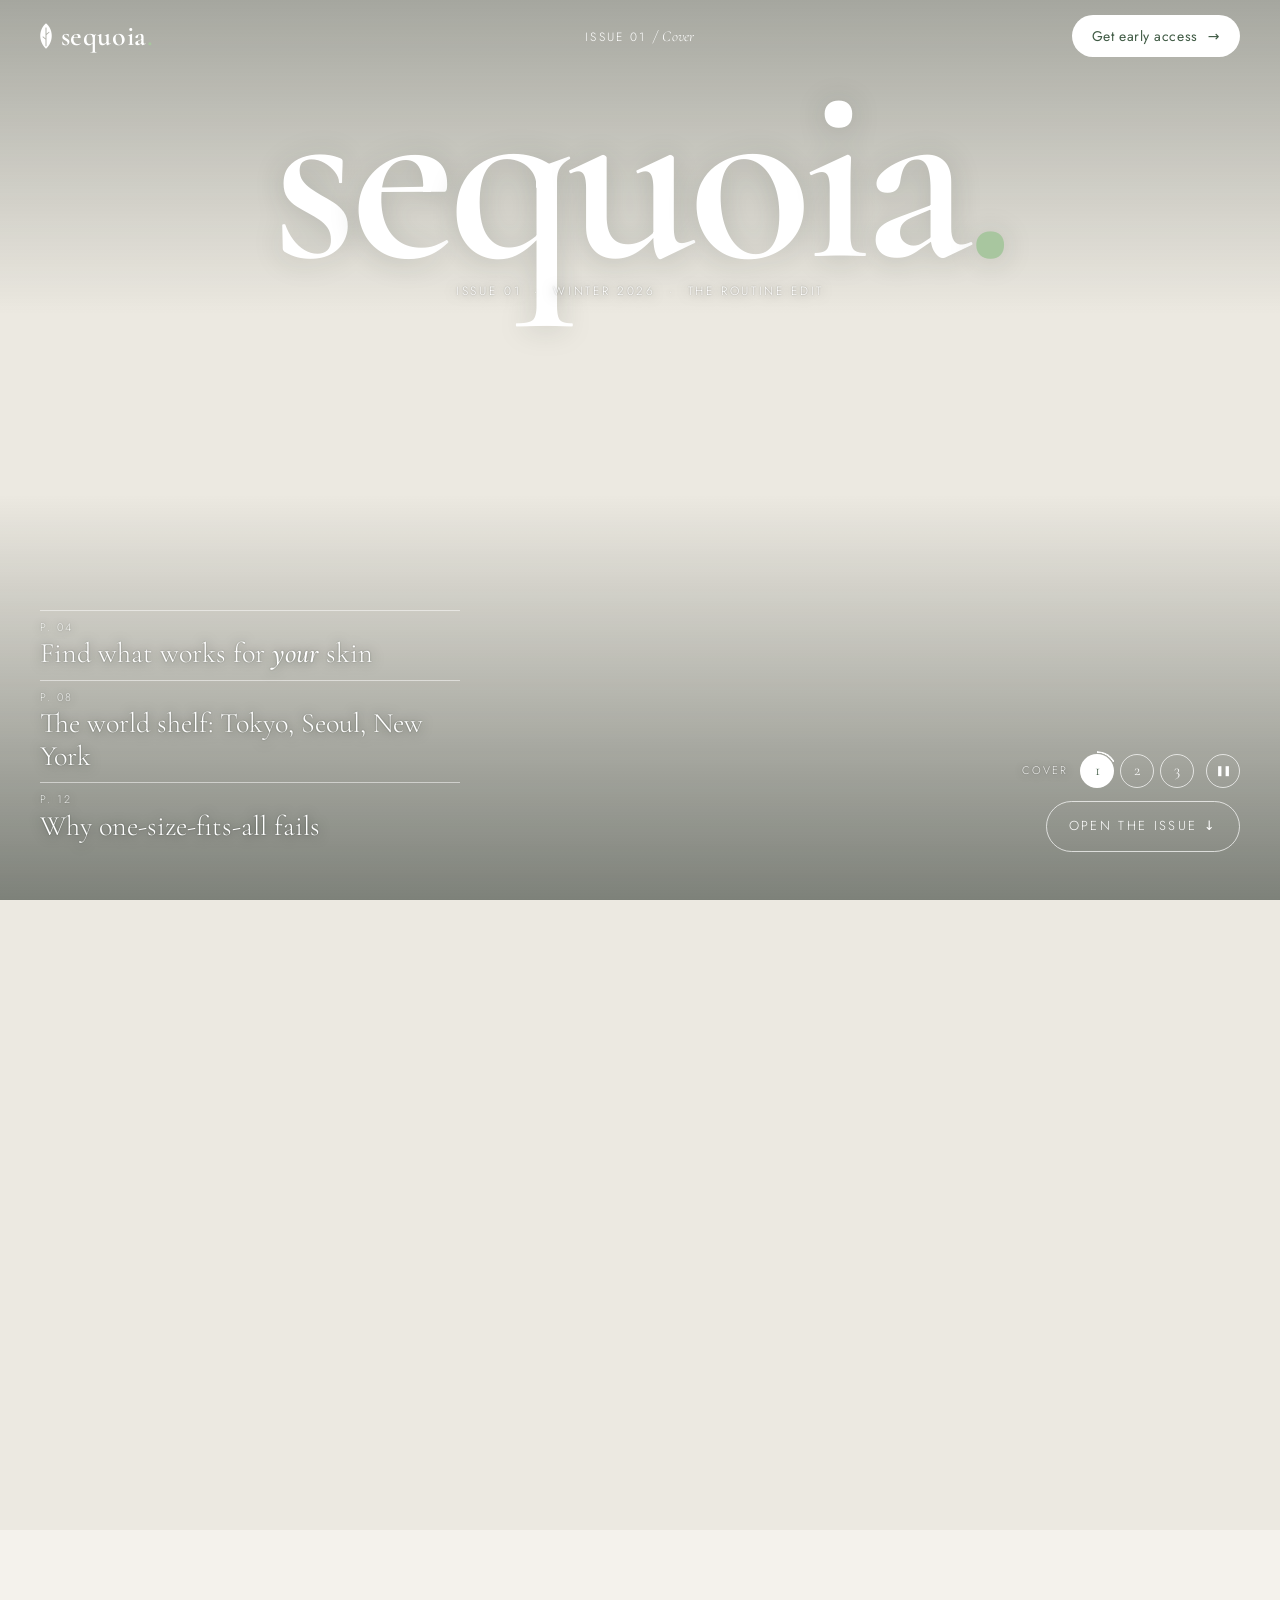
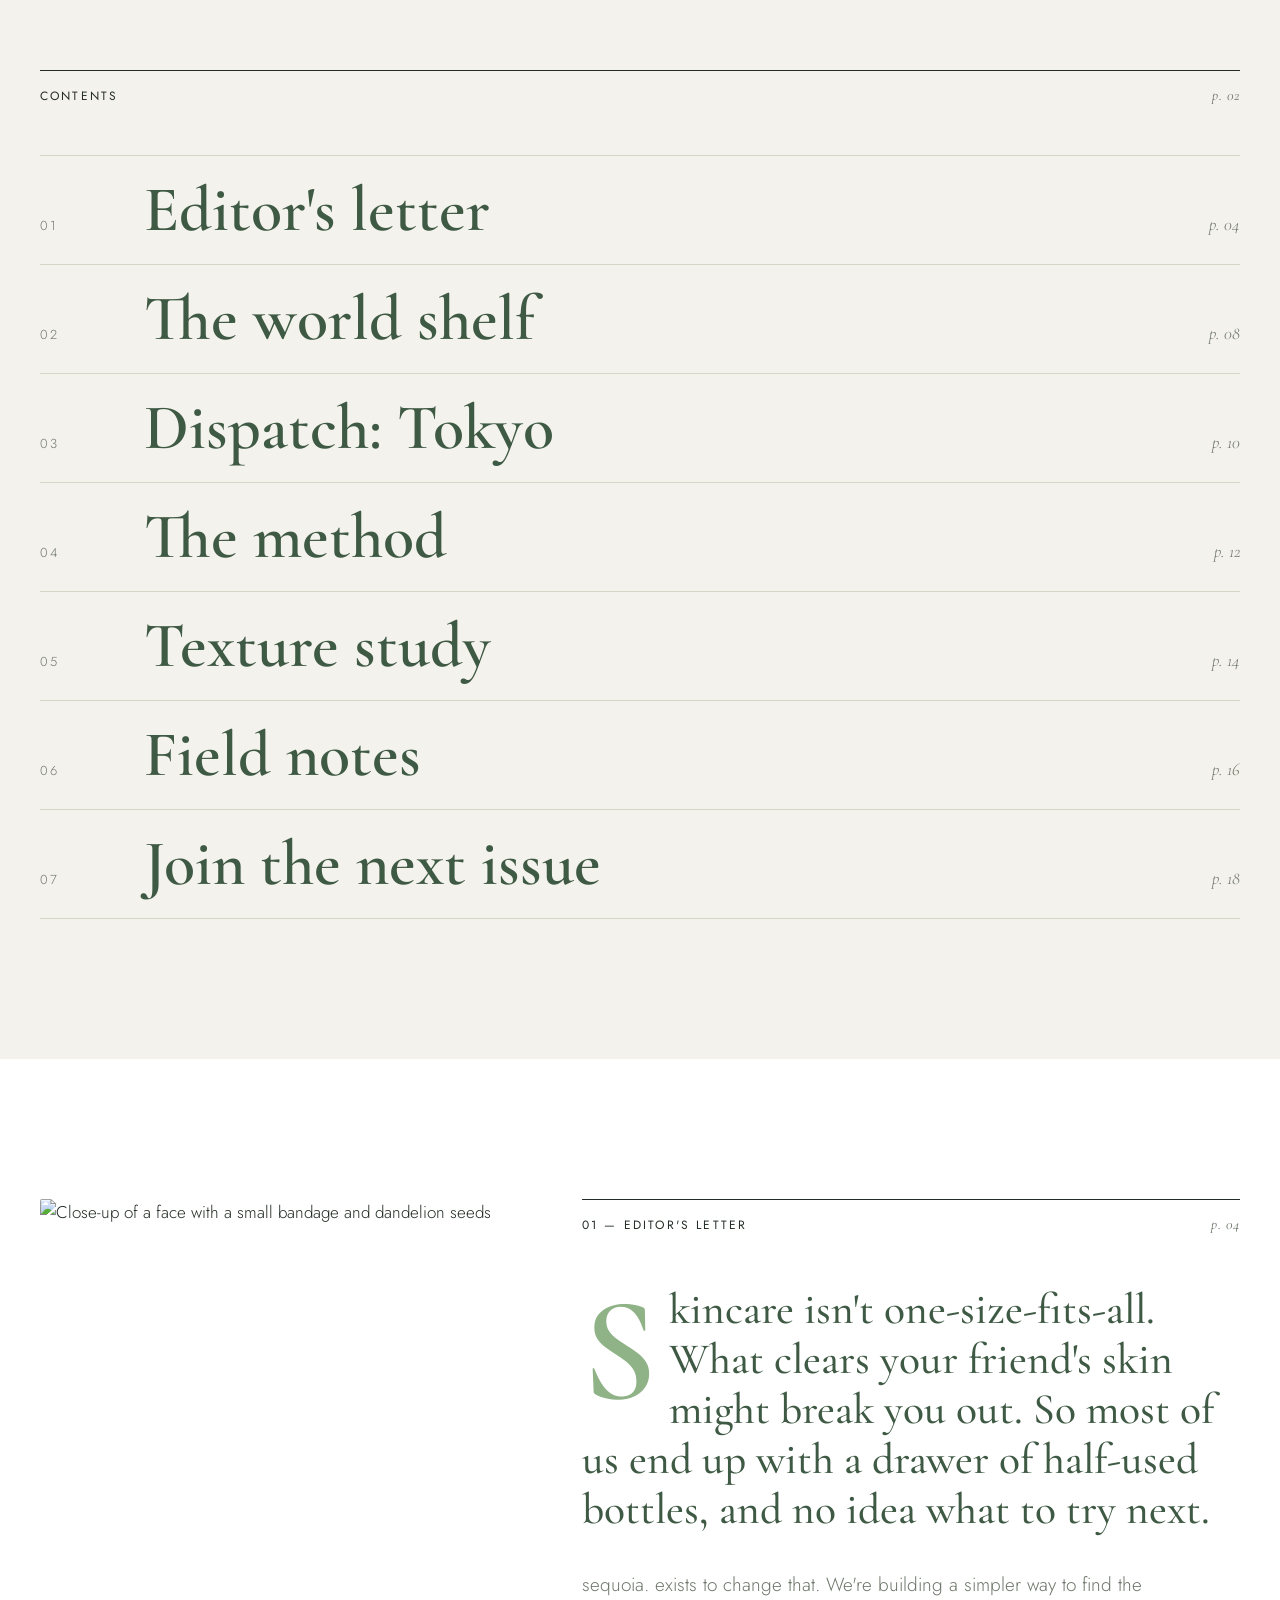
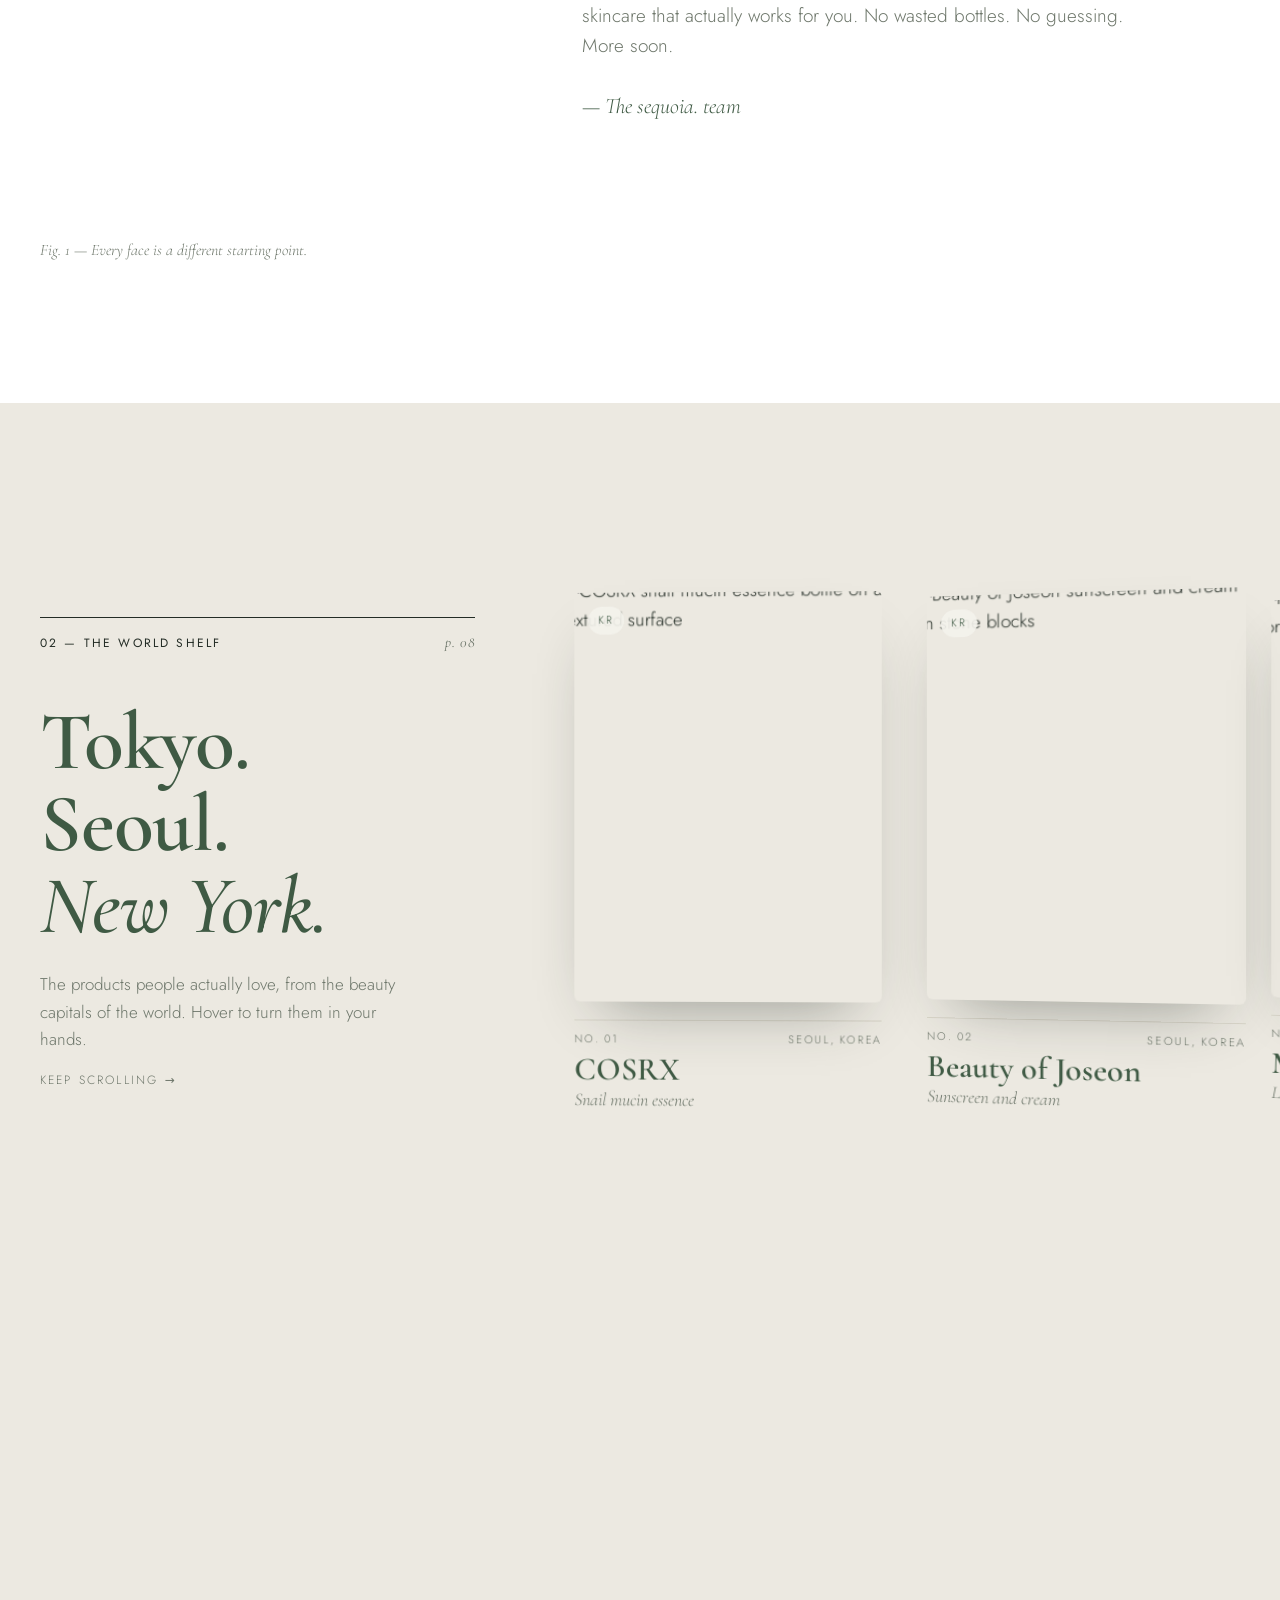
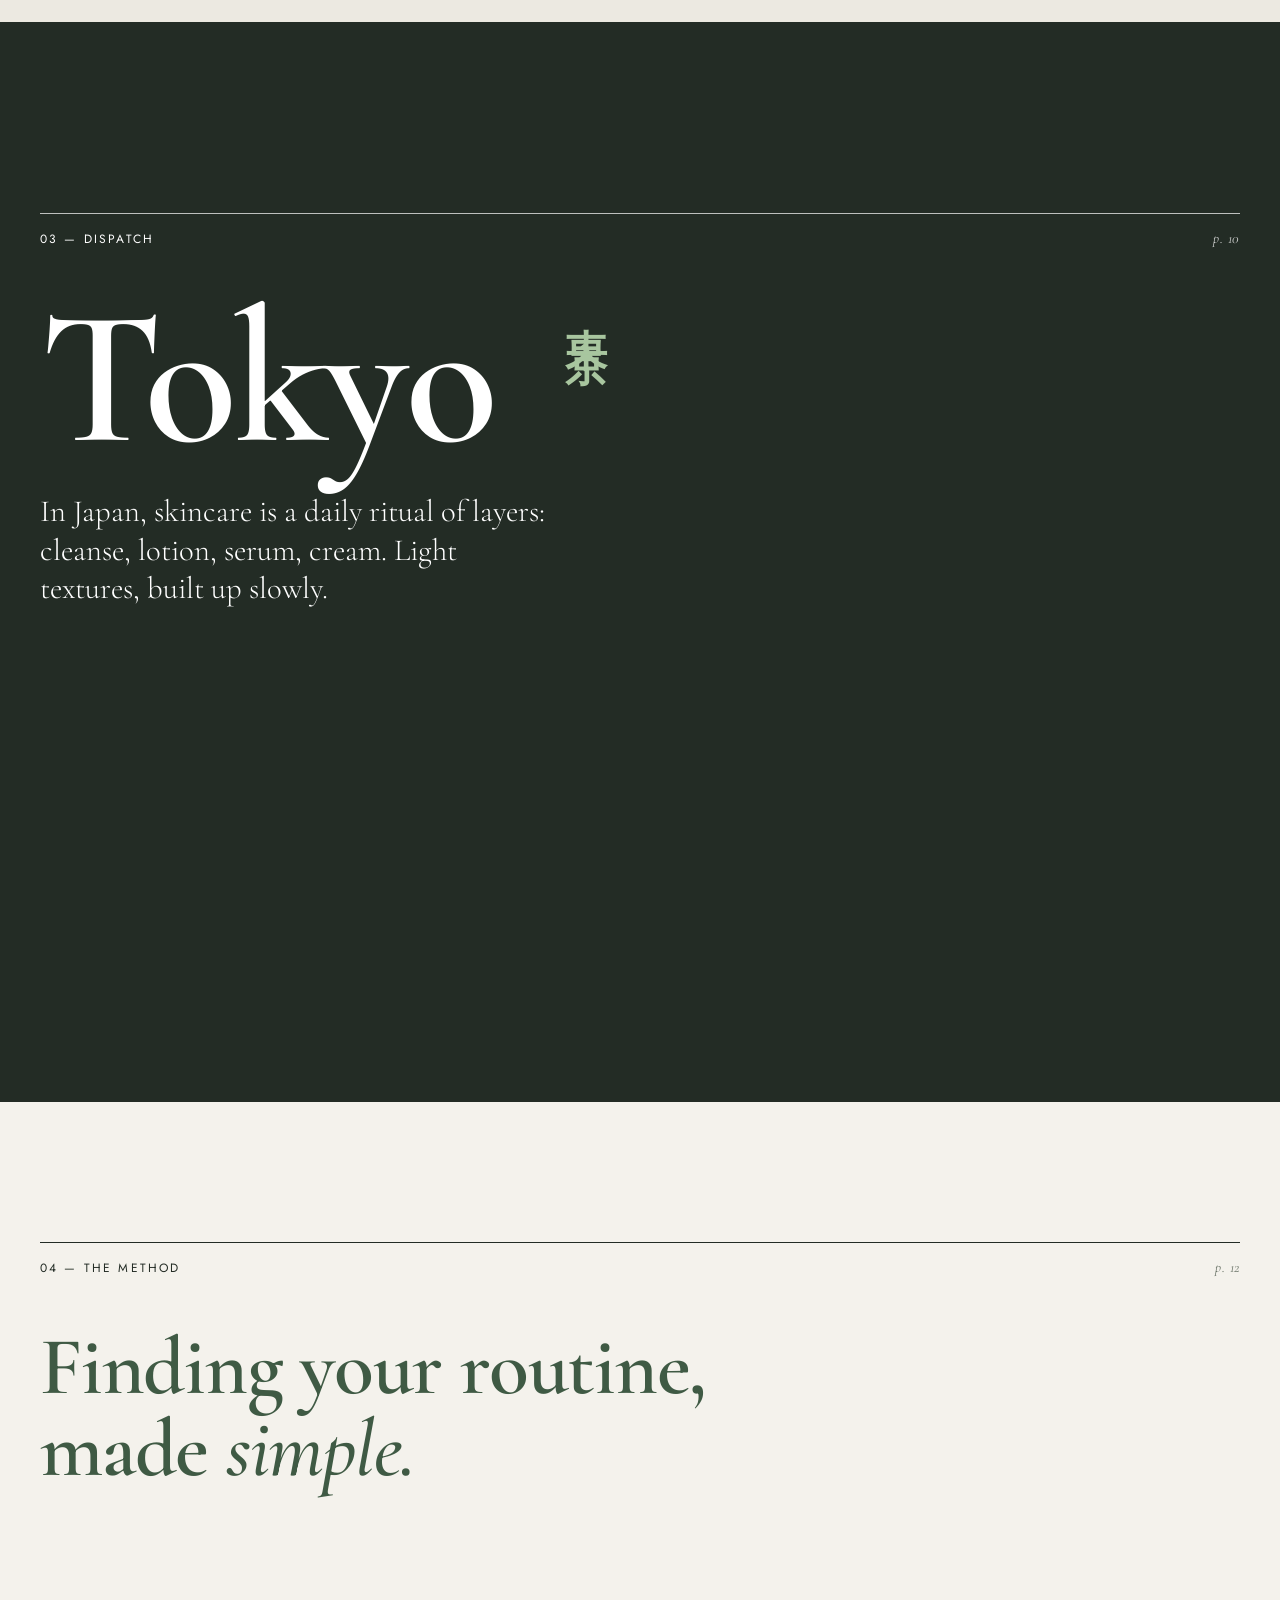
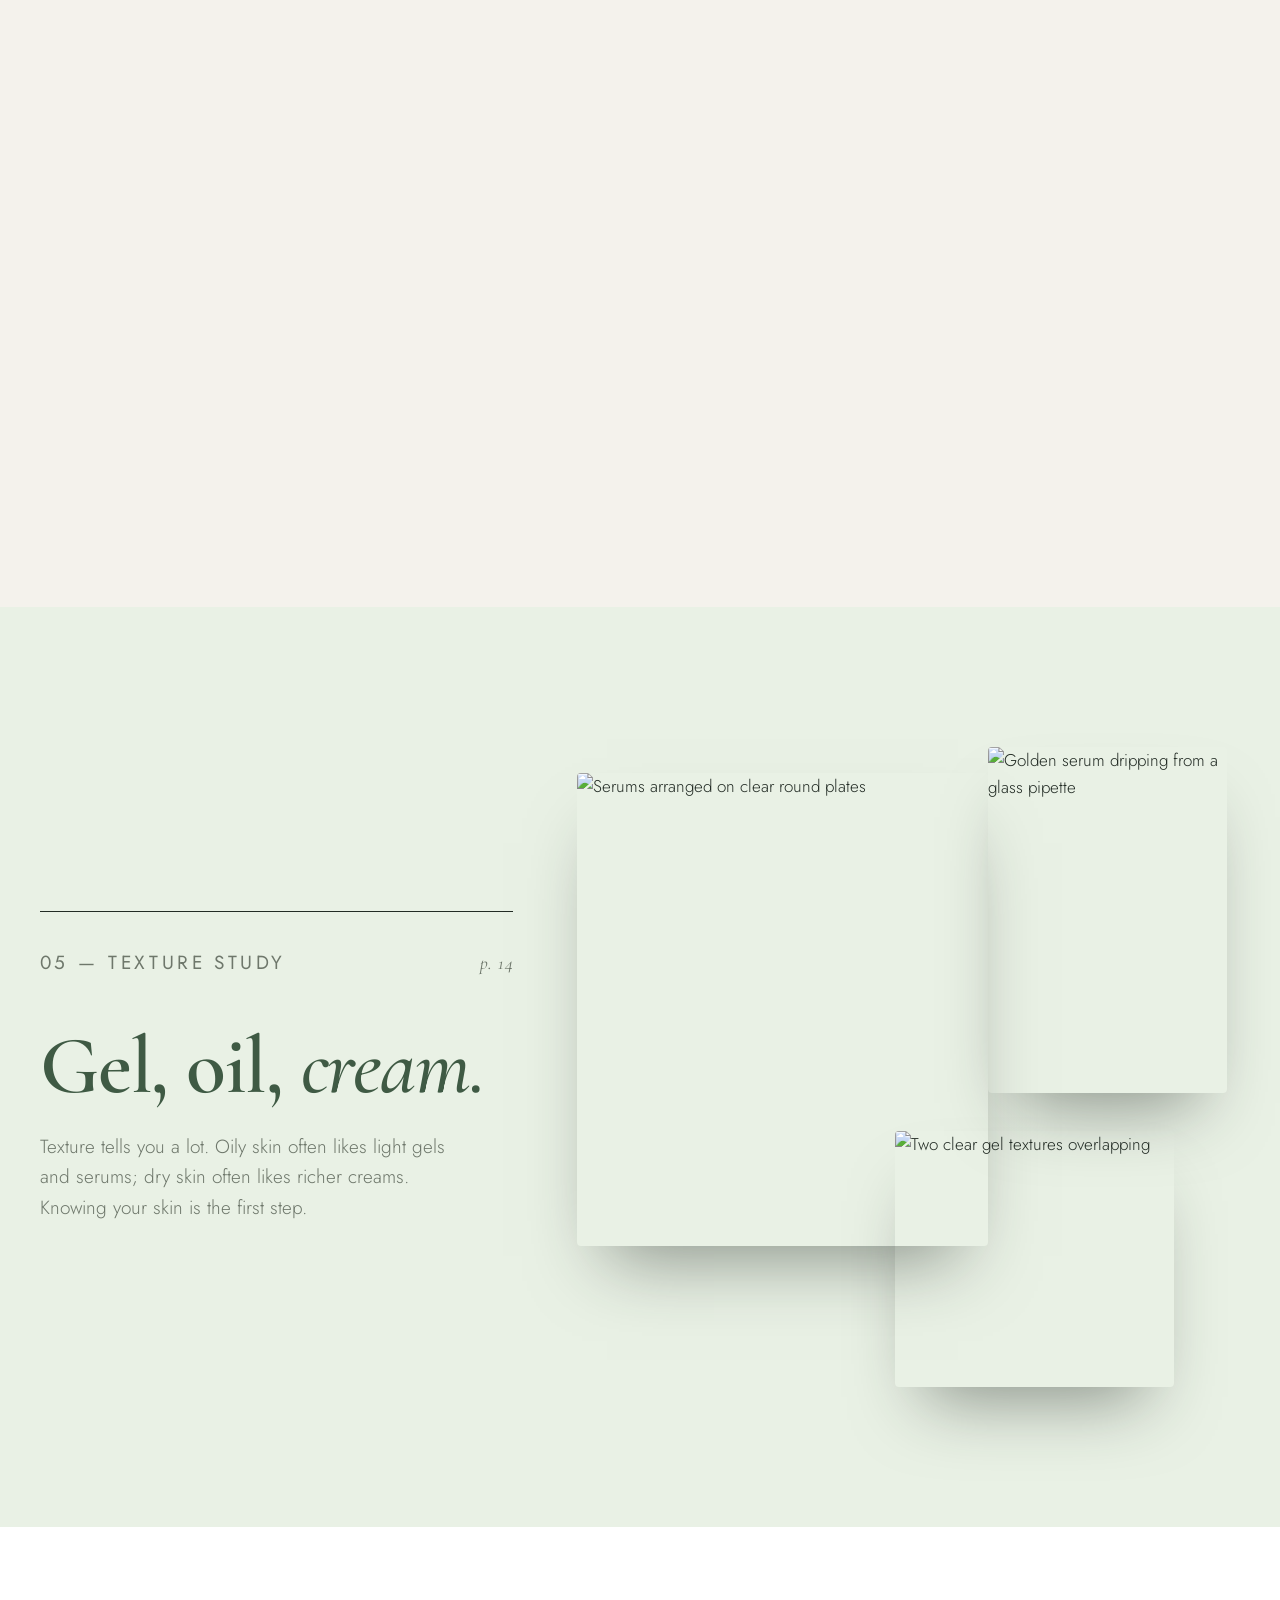
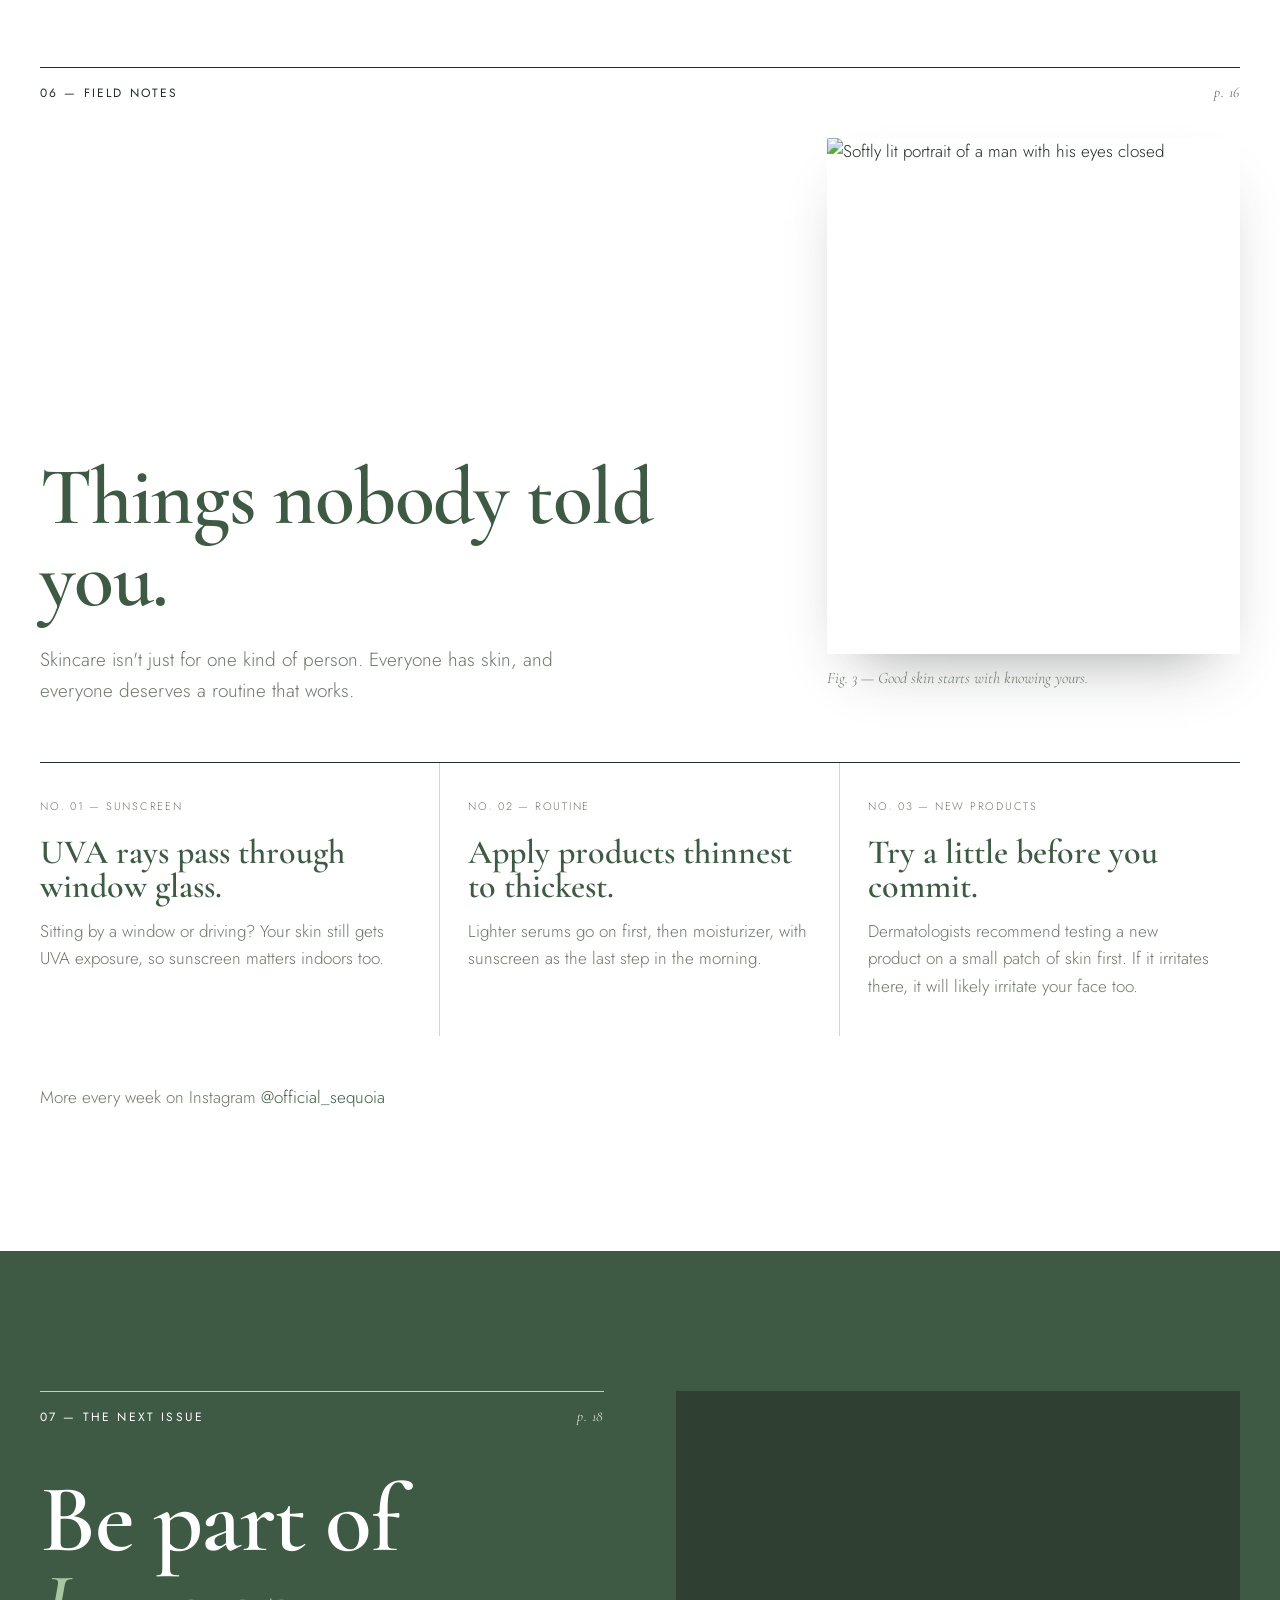
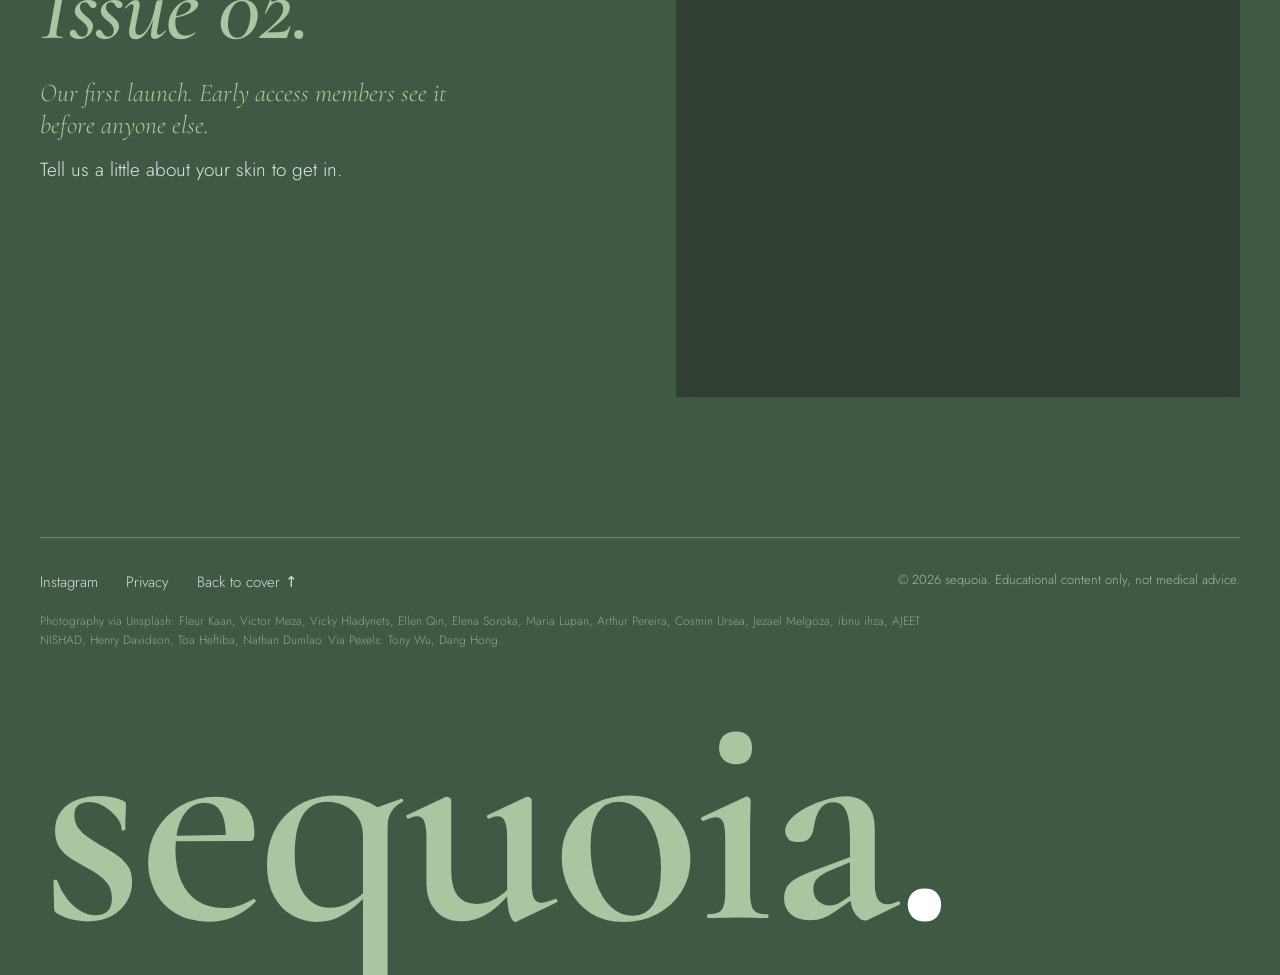
==== index.html @ f44ce367 "Publish sequoia. Issue 01 site Co-Authored-By: Claude Opus 5.5 <noreply@anthropic.com>" ====
<!doctype html>
<html lang="en">
<head>
<meta charset="utf-8">
<meta name="viewport" content="width=device-width, initial-scale=1">
<title>sequoia. | Issue 01: Find what works</title>
<meta name="description" content="A skincare magazine you can walk through. Find the skincare that works for your skin, from Tokyo, Seoul and New York.">
<link rel="preconnect" href="https://fonts.googleapis.com">
<link rel="preconnect" href="https://fonts.gstatic.com" crossorigin>
<link rel="preconnect" href="https://images.unsplash.com">
<link href="https://fonts.googleapis.com/css2?family=Cormorant+Garamond:ital,wght@0,500;0,600;1,500;1,600&family=Jost:wght@300;400;500&display=swap" rel="stylesheet">
<link rel="icon" href="favicon.svg" type="image/svg+xml">
<link rel="stylesheet" href="styles.css?v=21">
</head>
<body class="is-loading">

<!-- Loader -->
<div class="loader" aria-hidden="true">
  <p class="loader-issue">Issue 01 &mdash; Winter 2026</p>
  <div class="loader-word"><span>s</span><span>e</span><span>q</span><span>u</span><span>o</span><span>i</span><span>a</span><span class="dot">.</span></div>
  <div class="loader-count"><span id="loader-num">00</span>%</div>
</div>

<div class="cursor" aria-hidden="true"><span class="cursor-label"></span></div>
<div class="progress" aria-hidden="true"><span></span></div>

<header class="nav">
  <div class="container nav-inner">
    <a href="#top" class="wordmark" aria-label="sequoia. home"><img src="seed-moss.svg" alt="" class="seed">sequoia<span class="dot">.</span></a>
    <p class="nav-issue">Issue 01 <span class="page-indicator">/ <span id="page-num">Cover</span></span></p>
    <a href="#subscribe" class="btn btn-small">Get early access <span class="arrow">&rarr;</span></a>
  </div>
</header>

<main id="top">

  <!-- ============ COVER ============ -->
  <section class="cover" data-page="Cover">
    <div class="cover-stage">
      <div class="cover-card" data-tilt="6">
        <!-- Rotating cover: one is picked per visit; the buttons below switch between them. Edit the list in main.js (COVERS). -->
        <img class="cover-img" src="https://images.unsplash.com/photo-1728949202468-c37fdbd76856?w=1600&q=80&auto=format&fit=crop" alt="Young man relaxing with a face mask on">
        <img class="cover-img cover-img-next" alt="" aria-hidden="true">
        <div class="cover-shade"></div>
        <h1 class="masthead" aria-label="sequoia.">
          <span class="mh-l">s</span><span class="mh-l">e</span><span class="mh-l">q</span><span class="mh-l">u</span><span class="mh-l">o</span><span class="mh-l">i</span><span class="mh-l">a</span><span class="mh-l dot">.</span>
        </h1>
        <p class="cover-issue">Issue 01 &nbsp;&middot;&nbsp; Winter 2026 &nbsp;&middot;&nbsp; The routine edit</p>
        <ul class="cover-lines">
          <li><span>p. 04</span>Find what works for <em>your</em> skin</li>
          <li><span>p. 08</span>The world shelf: Tokyo, Seoul, New York</li>
          <li><span>p. 12</span>Why one-size-fits-all fails</li>
        </ul>
        <div class="cover-switch" role="group" aria-label="Choose a cover">
          <span class="cover-switch-label">Cover</span>
          <button type="button" data-cover="0" aria-label="Cover 1">1</button>
          <button type="button" data-cover="1" aria-label="Cover 2">2</button>
          <button type="button" data-cover="2" aria-label="Cover 3">3</button>
          <button type="button" class="cover-pause" aria-label="Pause cover rotation" aria-pressed="false"><span class="ic-pause" aria-hidden="true">&#10074;&#10074;</span><span class="ic-play" aria-hidden="true">&#9654;</span></button>
        </div>
        <a href="#contents" class="cover-cta">Open the issue <span class="arrow">&darr;</span></a>
      </div>
    </div>
  </section>

  <!-- ============ CONTENTS ============ -->
  <section id="contents" class="contents page" data-page="Contents">
    <div class="container">
      <div class="page-head">
        <p class="kicker">Contents</p>
        <p class="folio">p. 02</p>
      </div>
      <ol class="toc">
        <li><a href="#letter" data-preview="https://images.unsplash.com/photo-1775013394343-fdf658742ed0?w=600&q=75&auto=format&fit=crop"><span class="toc-num">01</span><span class="toc-title">Editor's letter</span><span class="toc-page">p. 04</span></a></li>
        <li><a href="#shelf" data-preview="https://images.unsplash.com/photo-1729952620303-4dc47fb5d93a?w=600&q=75&auto=format&fit=crop"><span class="toc-num">02</span><span class="toc-title">The world shelf</span><span class="toc-page">p. 08</span></a></li>
        <li><a href="#tokyo" data-preview="https://images.unsplash.com/photo-1542051841857-5f90071e7989?w=600&q=75&auto=format&fit=crop"><span class="toc-num">03</span><span class="toc-title">Dispatch: Tokyo</span><span class="toc-page">p. 10</span></a></li>
        <li><a href="#method" data-preview="https://images.unsplash.com/photo-1748543668646-e81cda0890f3?w=600&q=75&auto=format&fit=crop"><span class="toc-num">04</span><span class="toc-title">The method</span><span class="toc-page">p. 12</span></a></li>
        <li><a href="#texture" data-preview="https://images.unsplash.com/photo-1784294331171-6deaf6847268?w=600&q=75&auto=format&fit=crop"><span class="toc-num">05</span><span class="toc-title">Texture study</span><span class="toc-page">p. 14</span></a></li>
        <li><a href="#notes" data-preview="https://images.unsplash.com/photo-1785581778868-79100f7fe56c?w=600&q=75&auto=format&fit=crop"><span class="toc-num">06</span><span class="toc-title">Field notes</span><span class="toc-page">p. 16</span></a></li>
        <li><a href="#subscribe" data-preview="https://images.unsplash.com/photo-1552046122-03184de85e08?w=600&q=75&auto=format&fit=crop"><span class="toc-num">07</span><span class="toc-title">Join the next issue</span><span class="toc-page">p. 18</span></a></li>
      </ol>
    </div>
    <img class="toc-preview" alt="" aria-hidden="true">
  </section>

  <!-- ============ EDITOR'S LETTER ============ -->
  <section id="letter" class="letter page" data-page="p. 04">
    <div class="container letter-grid">
      <div class="letter-photo" data-depth="0.12">
        <img src="https://images.unsplash.com/photo-1775013394343-fdf658742ed0?w=900&q=80&auto=format&fit=crop" alt="Close-up of a face with a small bandage and dandelion seeds" loading="lazy">
        <p class="caption">Fig. 1 &mdash; Every face is a different starting point.</p>
      </div>
      <div class="letter-text">
        <div class="page-head"><p class="kicker">01 &mdash; Editor's letter</p><p class="folio">p. 04</p></div>
        <p class="dropcap statement reveal-words">Skincare isn't <span class="nowrap">one-size-fits-all.</span> What clears your friend's skin might break you out. So most of us end up with a drawer of half-used bottles, and no idea what to try next.</p>
        <p class="letter-body reveal">sequoia. exists to change that. We're building a simpler way to find the skincare that actually works for you. No wasted bottles. No guessing. More soon.</p>
        <p class="signoff reveal">&mdash; The sequoia. team</p>
      </div>
    </div>
  </section>

  <!-- ============ THE WORLD SHELF (pinned, scrolls sideways, 3D cards) ============ -->
  <section id="shelf" class="shelf-section" data-page="p. 08">
    <div class="shelf-pin">
      <div class="shelf-track">
      <div class="shelf-intro">
        <div class="page-head"><p class="kicker">02 &mdash; The world shelf</p><p class="folio">p. 08</p></div>
        <h2>Tokyo.<br>Seoul.<br><em>New York.</em></h2>
        <p class="shelf-lede">The products people actually love, from the beauty capitals of the world. Hover to turn them in your hands.</p>
        <p class="hint">Keep scrolling &rarr;</p>
      </div>
        <article class="product" data-tilt="14">
          <div class="product-card">
            <img src="https://images.unsplash.com/photo-1729952620303-4dc47fb5d93a?w=900&q=80&auto=format&fit=crop" alt="COSRX snail mucin essence bottle on a textured surface" loading="lazy">
            <span class="glare"></span>
            <span class="product-flag">KR</span>
          </div>
          <p class="product-meta"><span>No. 01</span><span>Seoul, Korea</span></p>
          <h3>COSRX</h3><p class="product-note">Snail mucin essence</p>
        </article>
        <article class="product" data-tilt="14">
          <div class="product-card">
            <img src="https://images.unsplash.com/photo-1709551264845-e9dddd775388?w=900&q=80&auto=format&fit=crop" alt="Beauty of Joseon sunscreen and cream on stone blocks" loading="lazy">
            <span class="glare"></span>
            <span class="product-flag">KR</span>
          </div>
          <p class="product-meta"><span>No. 02</span><span>Seoul, Korea</span></p>
          <h3>Beauty of Joseon</h3><p class="product-note">Sunscreen and cream</p>
        </article>
        <article class="product" data-tilt="14">
          <div class="product-card">
            <img src="https://images.pexels.com/photos/31155527/pexels-photo-31155527.jpeg?auto=compress&cs=tinysrgb&w=900" alt="Rows of Muji Light Toning Water bottles for sensitive skin on a store shelf" loading="lazy" style="object-position: 50% 55%">
            <span class="glare"></span>
            <span class="product-flag">JP</span>
          </div>
          <p class="product-meta"><span>No. 03</span><span>Tokyo, Japan</span></p>
          <h3>Muji</h3><p class="product-note">Light Toning Water, for sensitive skin</p>
        </article>
        <article class="product" data-tilt="14">
          <div class="product-card">
            <img src="https://images.unsplash.com/photo-1594332322527-08753d4473c1?w=900&q=80&auto=format&fit=crop" alt="Hand holding a Neutrogena Hydro Boost tube against a blue sky" loading="lazy">
            <span class="glare"></span>
            <span class="product-flag">US</span>
          </div>
          <p class="product-meta"><span>No. 04</span><span>United States</span></p>
          <h3>Neutrogena</h3><p class="product-note">Hydro Boost</p>
        </article>
        <article class="product" data-tilt="14">
          <div class="product-card">
            <img src="https://images.unsplash.com/photo-1690896060855-d346f80e86b3?w=900&q=80&auto=format&fit=crop" alt="Two The Ordinary serum bottles on a beige surface" loading="lazy">
            <span class="glare"></span>
            <span class="product-flag">CA</span>
          </div>
          <p class="product-meta"><span>No. 05</span><span>Toronto, Canada</span></p>
          <h3>The Ordinary</h3><p class="product-note">Serums</p>
        </article>
        <article class="product" data-tilt="14">
          <div class="product-card">
            <img src="https://images.unsplash.com/photo-1641130290711-01c4c4558562?w=900&q=80&auto=format&fit=crop" alt="La Roche-Posay Effaclar Mat tube on a white surface" loading="lazy">
            <span class="glare"></span>
            <span class="product-flag">FR</span>
          </div>
          <p class="product-meta"><span>No. 06</span><span>France</span></p>
          <h3>La Roche-Posay</h3><p class="product-note">Effaclar Mat</p>
        </article>
        <div class="shelf-end">
          <p class="kicker">Also in this issue</p>
          <p class="also">Shiseido &middot; SK-II &middot; Hada Labo &middot; Anessa &middot; Laneige &middot; Cetaphil &middot; Sulwhasoo &middot; Innisfree &middot; Winona &middot; Proya &middot; Pechoin &middot; CeraVe &middot; Glossier</p>
          <p class="disclaimer">Brand names and photos are shown for reference. sequoia. is independent and not affiliated with or endorsed by these brands.</p>
        </div>
      </div>
    </div>
  </section>

  <!-- ============ DISPATCH: TOKYO (parallax layers) ============ -->
  <section id="tokyo" class="tokyo page" data-page="p. 10">
    <div class="tokyo-bg" data-parallax="-0.15">
      <img src="https://images.unsplash.com/photo-1542051841857-5f90071e7989?w=1800&q=75&auto=format&fit=crop" alt="Neon-lit Shibuya intersection in Tokyo at night" loading="lazy">
    </div>
    <div class="container tokyo-inner">
      <div class="page-head light"><p class="kicker">03 &mdash; Dispatch</p><p class="folio">p. 10</p></div>
      <h2 class="tokyo-title"><span class="jp" aria-hidden="true">東京</span>Tokyo</h2>
      <p class="tokyo-lede reveal">In Japan, skincare is a daily ritual of layers: cleanse, lotion, serum, cream. Light textures, built up slowly.</p>
      <figure class="tokyo-inset" data-parallax="0.12" data-tilt="8">
        <img src="https://images.pexels.com/photos/21792346/pexels-photo-21792346.jpeg?auto=compress&cs=tinysrgb&w=1100" alt="Matsumoto Kiyoshi drugstore with Shiseido, Kosé, Kanebo, Sofina and SK-II on its sign" loading="lazy" style="object-position: 46% 50%">
        <figcaption class="caption light">Fig. 2 &mdash; A Matsumoto Kiyoshi drugstore: Shiseido, Kosé, Kanebo, SK-II.</figcaption>
      </figure>
    </div>
  </section>

  <!-- ============ THE METHOD: 3D flip cards ============ -->
  <section id="method" class="method page" data-page="p. 12">
    <div class="container">
      <div class="page-head"><p class="kicker">04 &mdash; The method</p><p class="folio">p. 12</p></div>
      <h2 class="reveal">Finding your routine,<br>made <em>simple.</em></h2>
      <div class="flips">
        <button class="flip reveal" aria-pressed="false">
          <span class="flip-inner">
            <span class="flip-front"><span class="flip-num">01</span><span class="flip-title">Tell us about your skin</span><span class="flip-hint">Tap to turn &#8635;</span></span>
            <span class="flip-back"><span class="flip-num">01</span><span>A few quick questions. No jargon, no judgment.</span></span>
          </span>
        </button>
        <button class="flip reveal" aria-pressed="false">
          <span class="flip-inner">
            <span class="flip-front"><span class="flip-num">02</span><span class="flip-title">We'll do the rest</span><span class="flip-hint">Tap to turn &#8635;</span></span>
            <span class="flip-back"><span class="flip-num">02</span><span>We're building a better way to find what works for you. You'll see it first.</span></span>
          </span>
        </button>
        <button class="flip reveal" aria-pressed="false">
          <span class="flip-inner">
            <span class="flip-front"><span class="flip-num">03</span><span class="flip-title"><em>Coming soon</em></span><span class="flip-hint">Tap to turn &#8635;</span></span>
            <span class="flip-back"><span class="flip-num">03</span><span>Issue 02 opens to early access members first.</span></span>
          </span>
        </button>
      </div>
    </div>
  </section>

  <!-- ============ TEXTURE STUDY: mouse parallax collage ============ -->
  <section id="texture" class="texture page" data-page="p. 14">
    <div class="container texture-grid">
      <div class="texture-text">
        <div class="page-head"><p class="kicker">05 &mdash; Texture study</p><p class="folio">p. 14</p></div>
        <h2 class="reveal">Gel, oil, <em>cream.</em></h2>
        <p class="reveal">Texture tells you a lot. Oily skin often likes light gels and serums; dry skin often likes richer creams. Knowing your skin is the first step.</p>
      </div>
      <div class="collage" aria-label="Collage of serum and cream textures">
        <img class="c c1" data-depth="0.6" src="https://images.unsplash.com/photo-1748543668646-e81cda0890f3?w=800&q=80&auto=format&fit=crop" alt="Serums arranged on clear round plates" loading="lazy">
        <img class="c c2" data-depth="1.2" src="https://images.unsplash.com/photo-1784294331171-6deaf6847268?w=600&q=80&auto=format&fit=crop" alt="Golden serum dripping from a glass pipette" loading="lazy">
        <img class="c c3" data-depth="0.9" src="https://images.unsplash.com/photo-1748543668687-624e058c367c?w=600&q=80&auto=format&fit=crop" alt="Two clear gel textures overlapping" loading="lazy">
      </div>
    </div>
  </section>

  <!-- ============ FIELD NOTES ============ -->
  <section id="notes" class="notes page" data-page="p. 16">
    <div class="container">
      <div class="page-head"><p class="kicker">06 &mdash; Field notes</p><p class="folio">p. 16</p></div>
      <div class="notes-head">
        <div>
          <h2 class="reveal">Things nobody told you.</h2>
          <p class="notes-lede reveal">Skincare isn't just for one kind of person. Everyone has skin, and everyone deserves a routine that works.</p>
        </div>
        <figure class="notes-photo reveal" data-parallax="0.06">
          <img src="https://images.unsplash.com/photo-1603297430333-d6fbe0eafd6d?w=800&q=80&auto=format&fit=crop" alt="Softly lit portrait of a man with his eyes closed" loading="lazy">
          <figcaption class="caption">Fig. 3 &mdash; Good skin starts with knowing yours.</figcaption>
        </figure>
      </div>
      <div class="columns">
        <article class="note reveal">
          <span class="note-num">No. 01 &mdash; Sunscreen</span>
          <h3>UVA rays pass through window glass.</h3>
          <p>Sitting by a window or driving? Your skin still gets UVA exposure, so sunscreen matters indoors too.</p>
        </article>
        <article class="note reveal">
          <span class="note-num">No. 02 &mdash; Routine</span>
          <h3>Apply products thinnest to thickest.</h3>
          <p>Lighter serums go on first, then moisturizer, with sunscreen as the last step in the morning.</p>
        </article>
        <article class="note reveal">
          <span class="note-num">No. 03 &mdash; New products</span>
          <h3>Try a little before you commit.</h3>
          <p>Dermatologists recommend testing a new product on a small patch of skin first. If it irritates there, it will likely irritate your face too.</p>
        </article>
      </div>
      <p class="follow">More every week on Instagram <a href="https://www.instagram.com/official_sequoia/" target="_blank" rel="noopener" class="hover-line">@official_sequoia</a></p>
    </div>
  </section>

  <!-- ============ SUBSCRIBE (waitlist) ============ -->
  <section id="subscribe" class="subscribe page" data-page="p. 18">
    <div class="subscribe-photo" data-parallax="-0.1">
      <img src="https://images.unsplash.com/photo-1552046122-03184de85e08?w=1400&q=80&auto=format&fit=crop" alt="A hand reaching toward a jar of cream and a serum bottle" loading="lazy">
    </div>
    <div class="container subscribe-grid">
      <div>
        <div class="page-head light"><p class="kicker">07 &mdash; The next issue</p><p class="folio">p. 18</p></div>
        <h2 class="subscribe-title">Be part of<br><em>Issue 02.</em></h2>
        <p class="subscribe-explainer">Our first launch. Early access members see it before anyone else.</p>
        <p class="subscribe-lead">Tell us a little about your skin to get in.</p>
      </div>
      <div class="form-wrap">
        <form id="waitlist-form" class="form" novalidate>
          <!-- Spam trap: hidden from people, bots tend to fill it in. -->
          <input type="text" name="website" class="hp" tabindex="-1" autocomplete="off" aria-hidden="true">
          <label class="field">
            <span class="field-label">Email*</span>
            <input type="email" name="email" placeholder="you@example.com" required>
          </label>
          <fieldset class="field">
            <legend class="field-label">Skin type*</legend>
            <div class="chips">
              <label><input type="radio" name="skin_type" value="Oily" required><span>Oily</span></label>
              <label><input type="radio" name="skin_type" value="Dry"><span>Dry</span></label>
              <label><input type="radio" name="skin_type" value="Combination"><span>Combination</span></label>
              <label><input type="radio" name="skin_type" value="Normal"><span>Normal</span></label>
              <label><input type="radio" name="skin_type" value="Not sure"><span>Not sure</span></label>
            </div>
          </fieldset>
          <fieldset class="field">
            <legend class="field-label">Main concern*</legend>
            <div class="chips">
              <label><input type="radio" name="concern" value="Breakouts" required><span>Breakouts</span></label>
              <label><input type="radio" name="concern" value="Dryness"><span>Dryness</span></label>
              <label><input type="radio" name="concern" value="Oiliness"><span>Oiliness</span></label>
              <label><input type="radio" name="concern" value="Dark spots"><span>Dark spots</span></label>
              <label><input type="radio" name="concern" value="Sensitivity"><span>Sensitivity</span></label>
              <label><input type="radio" name="concern" value="Just starting out"><span>Just starting out</span></label>
            </div>
          </fieldset>
          <fieldset class="field">
            <legend class="field-label">Age range*</legend>
            <div class="chips">
              <label><input type="radio" name="age" value="13 to 17" required><span>13 to 17</span></label>
              <label><input type="radio" name="age" value="18 to 24"><span>18 to 24</span></label>
              <label><input type="radio" name="age" value="25 to 34"><span>25 to 34</span></label>
              <label><input type="radio" name="age" value="35+"><span>35+</span></label>
            </div>
          </fieldset>
          <button type="submit" class="btn btn-light btn-full">Get early access <span class="arrow">&rarr;</span></button>
          <p class="form-note">You must be 13 or older to join. We'll only email you about sequoia. See our <a href="privacy.html">Privacy Policy</a>.</p>
          <p class="form-error" role="alert" hidden></p>
        </form>
        <div id="waitlist-thanks" class="thanks" hidden>
          <h3>You're in.</h3>
          <p>You'll hear from us before anyone else. Until then, follow <a href="https://www.instagram.com/official_sequoia/" target="_blank" rel="noopener">@official_sequoia</a> for skincare facts.</p>
        </div>
      </div>
    </div>
  </section>

</main>

<footer class="footer">
  <div class="container">
    <div class="footer-top">
      <nav class="footer-links">
        <a href="https://www.instagram.com/official_sequoia/" target="_blank" rel="noopener" class="hover-line">Instagram</a>
        <a href="privacy.html" class="hover-line">Privacy</a>
        <a href="#top" class="hover-line">Back to cover &uarr;</a>
      </nav>
      <p class="fine">&copy; 2026 sequoia. Educational content only, not medical advice.</p>
    </div>
    <p class="credits">Photography via Unsplash: Fleur Kaan, Victor Meza, Vicky Hladynets, Ellen Qin, Elena Soroka, Maria Lupan, Arthur Pereira, Cosmin Ursea, Jezael Melgoza, ibnu ihza, AJEET NISHAD, Henry Davidson, Toa Heftiba, Nathan Dumlao. Via Pexels: Tony Wu, Dang Hong.</p>
    <p class="footer-word" aria-hidden="true">sequoia<span class="dot">.</span></p>
  </div>
</footer>

<script src="main.js?v=20"></script>
</body>
</html>
---- styles.css ----
/* sequoia. Issue 01: a skincare magazine you walk through */
:root {
  --sage: #A8C69F;
  --sage-deep: #8FB386;
  --tint: #E9F1E5;
  --moss: #3F5A44;
  --ink: #232C25;
  --muted: #6E776B;
  --paper: #F4F2EC;       /* warm magazine paper */
  --paper-2: #ECE9E1;
  --white: #FFFFFF;
  --line: #D8D4C8;
  --serif: "Cormorant Garamond", Georgia, serif;
  --sans: "Jost", system-ui, -apple-system, sans-serif;
  --ease: cubic-bezier(.22, 1, .36, 1);
  --max: 1320px;
}

* { box-sizing: border-box; margin: 0; padding: 0; }
html { scroll-behavior: smooth; }
body { background: var(--paper); color: var(--ink); font-family: var(--sans); font-weight: 300; font-size: 17px; line-height: 1.6; -webkit-font-smoothing: antialiased; overflow-x: clip; }
body.is-loading { overflow: hidden; }
img { display: block; max-width: 100%; }
a { color: inherit; }
button { font: inherit; color: inherit; }
.container { max-width: var(--max); margin: 0 auto; padding: 0 40px; }
.nowrap { white-space: nowrap; }
h1, h2, h3 { font-family: var(--serif); font-weight: 600; color: var(--moss); line-height: 1; }
h2 { font-size: clamp(44px, 6.4vw, 104px); letter-spacing: -.015em; }
em { font-style: italic; font-weight: 500; }
:focus-visible { outline: 2px solid var(--sage-deep); outline-offset: 3px; }

/* Magazine furniture */
.page-head { display: flex; justify-content: space-between; align-items: baseline; border-top: 1px solid var(--ink); padding-top: 12px; margin-bottom: 48px; }
.page-head.light { border-color: rgba(255,255,255,.7); color: var(--white); }
.kicker, .folio { font-size: 12px; letter-spacing: .18em; text-transform: uppercase; font-weight: 400; }
.folio { color: var(--muted); font-family: var(--serif); font-style: italic; letter-spacing: .04em; font-size: 15px; text-transform: none; }
.page-head.light .folio { color: rgba(255,255,255,.75); }
.caption { font-family: var(--serif); font-style: italic; font-size: 16px; color: var(--muted); margin-top: 12px; }
.caption.light { color: rgba(255,255,255,.8); }
.hover-line { text-decoration: none; background: linear-gradient(currentColor, currentColor) 0 100% / 0 1px no-repeat; transition: background-size .35s var(--ease); }
.hover-line:hover { background-size: 100% 1px; }

/* Buttons */
.btn { display: inline-flex; align-items: center; gap: 10px; background: var(--moss); color: var(--white); text-decoration: none; font-family: var(--sans); font-size: 15px; font-weight: 400; letter-spacing: .04em; padding: 16px 28px; border-radius: 40px; border: none; cursor: pointer; transition: background .3s; }
.btn:hover { background: var(--ink); }
.btn .arrow { transition: transform .3s var(--ease); }
.btn:hover .arrow { transform: translateX(4px); }
.btn-light { background: var(--white); color: var(--moss); }
.btn-light:hover { background: var(--tint); }
.btn-small { padding: 10px 20px; font-size: 14px; }
.btn-full { width: 100%; justify-content: center; }

/* ---------- Loader ---------- */
.loader { position: fixed; inset: 0; z-index: 100; background: var(--moss); color: var(--white); display: flex; flex-direction: column; justify-content: space-between; padding: 32px 40px; transition: clip-path 1.1s var(--ease); clip-path: inset(0 0 0 0); }
.loader.done { clip-path: inset(0 0 100% 0); }
.loader-issue { font-size: 12px; letter-spacing: .18em; text-transform: uppercase; opacity: .8; }
.loader-word { font-family: var(--serif); font-weight: 600; font-size: clamp(72px, 18vw, 260px); line-height: .9; display: flex; overflow: hidden; }
.loader-word span { display: inline-block; transform: translateY(105%); transition: transform .9s var(--ease); }
.loader-word span:nth-child(2) { transition-delay: .04s; } .loader-word span:nth-child(3) { transition-delay: .08s; }
.loader-word span:nth-child(4) { transition-delay: .12s; } .loader-word span:nth-child(5) { transition-delay: .16s; }
.loader-word span:nth-child(6) { transition-delay: .2s; }  .loader-word span:nth-child(7) { transition-delay: .24s; }
.loader-word span:nth-child(8) { transition-delay: .28s; }
.loader.show .loader-word span { transform: none; }
.loader-word .dot { color: var(--sage); }
.loader-count { align-self: flex-end; font-size: 14px; letter-spacing: .16em; }

/* ---------- Cursor + progress ---------- */
.cursor { position: fixed; top: 0; left: 0; z-index: 95; pointer-events: none; width: 10px; height: 10px; border-radius: 50%; background: var(--moss); transform: translate(-50%, -50%); transition: width .3s var(--ease), height .3s var(--ease), background .3s; opacity: 0; display: flex; align-items: center; justify-content: center; }
.cursor.on { opacity: 1; }
.cursor.big { width: 64px; height: 64px; background: rgba(168,198,159,.85); }
.cursor.label { width: 88px; height: 88px; background: var(--moss); }
.cursor-label { color: var(--white); font-size: 11px; letter-spacing: .14em; text-transform: uppercase; opacity: 0; transition: opacity .2s; }
.cursor.label .cursor-label { opacity: 1; }
@media (hover: none) { .cursor { display: none; } }
.progress { position: fixed; top: 0; left: 0; right: 0; height: 2px; z-index: 60; }
.progress span { display: block; height: 100%; width: 100%; background: var(--sage-deep); transform-origin: 0 50%; transform: scaleX(0); }

/* ---------- Nav ---------- */
.nav { position: fixed; top: 0; left: 0; right: 0; z-index: 50; transition: background .4s, color .4s, transform .5s var(--ease); color: var(--white); }
.nav.solid { background: rgba(244,242,236,.9); backdrop-filter: blur(10px); color: var(--ink); border-bottom: 1px solid var(--line); }
.nav.hide { transform: translateY(-100%); }
.nav-inner { display: grid; grid-template-columns: 1fr auto 1fr; align-items: center; height: 72px; }
.nav-inner .btn { justify-self: end; }
.wordmark { display: inline-flex; align-items: center; font-family: var(--serif); font-weight: 600; font-size: 28px; text-decoration: none; letter-spacing: .02em; line-height: 1; color: inherit; }
.wordmark .seed { height: .9em; width: auto; margin-right: .3em; }
.nav:not(.solid) .wordmark .seed { filter: brightness(0) invert(1); }
.wordmark .dot { color: var(--sage); }
.nav-issue { font-size: 12px; letter-spacing: .18em; text-transform: uppercase; }
.page-indicator { font-family: var(--serif); font-style: italic; text-transform: none; letter-spacing: .02em; font-size: 15px; }
.nav:not(.solid) .btn-small { background: var(--white); color: var(--moss); }

/* ---------- Cover ---------- */
.cover { height: 170vh; position: relative; background: var(--paper-2); }
.cover-stage { position: sticky; top: 0; height: 100vh; height: 100svh; perspective: 1600px; overflow: hidden; display: flex; align-items: center; justify-content: center; }
.cover-card {
  --p: 0; --rx: 0deg; --ry: 0deg;
  position: relative; width: 100%; height: 100%; overflow: hidden; color: var(--white);
  transform: scale(calc(1 - var(--p) * .3)) rotateX(calc(var(--p) * 18deg + var(--rx))) rotateY(var(--ry)) translateY(calc(var(--p) * -6vh));
  border-radius: calc(var(--p) * 24px); transform-style: preserve-3d; will-change: transform;
  box-shadow: 0 calc(var(--p) * 60px) calc(var(--p) * 120px) -40px rgba(35,44,37,.6);
}
.cover-img { position: absolute; inset: 0; width: 100%; height: 100%; object-fit: cover; object-position: 50% 30%; transform: scale(1.08); }
.cover-img { transition: opacity .9s var(--ease); }
.cover-issue, .cover-lines, .cover-switch-label { text-shadow: 0 1px 12px rgba(35,44,37,.55), 0 0 2px rgba(35,44,37,.35); }
.masthead { text-shadow: 0 2px 30px rgba(35,44,37,.18); }
.cover-img-next { opacity: 0; }
.cover-img-next.show { opacity: 1; }
.cover-switch { position: absolute; right: 40px; bottom: 112px; display: flex; align-items: center; gap: 6px; transform: translateZ(40px); z-index: 2; }
.cover-switch-label { font-size: 11px; letter-spacing: .18em; text-transform: uppercase; margin-right: 6px; opacity: .85; }
.cover-switch button { width: 34px; height: 34px; border-radius: 50%; border: 1px solid rgba(255,255,255,.7); background: transparent; color: var(--white); font-family: var(--serif); font-size: 16px; cursor: pointer; transition: background .3s, color .3s; }
.cover-switch button:hover, .cover-switch button[data-cover][aria-pressed="true"] { background: var(--white); color: var(--moss); }
/* Timer ring on the active cover button while auto-flipping */
.cover-switch button[data-cover] { position: relative; }
.cover-switch.playing button[data-cover][aria-pressed="true"]::after {
  content: ""; position: absolute; inset: -4px; border-radius: 50%;
  background: conic-gradient(rgba(255,255,255,.95) calc(var(--t, 0) * 1turn), transparent 0);
  -webkit-mask: radial-gradient(farthest-side, transparent calc(100% - 2px), #000 calc(100% - 1.5px));
          mask: radial-gradient(farthest-side, transparent calc(100% - 2px), #000 calc(100% - 1.5px));
}
.cover-pause { font-family: var(--sans) !important; font-size: 10px !important; letter-spacing: -1px; margin-left: 6px; }
.cover-pause .ic-play { display: none; font-size: 11px; letter-spacing: 0; }
.cover-pause[aria-pressed="true"] .ic-pause { display: none; }
.cover-pause[aria-pressed="true"] .ic-play { display: inline; }
.cover-shade { position: absolute; inset: 0; background: linear-gradient(180deg, rgba(35,44,37,.35) 0%, rgba(35,44,37,0) 35%, rgba(35,44,37,0) 55%, rgba(35,44,37,.55) 100%); }
.masthead { position: absolute; top: 8vh; left: 0; right: 0; text-align: center; color: var(--white); font-size: clamp(88px, 20vw, 340px); line-height: .8; letter-spacing: -.03em; white-space: nowrap; transform: translateZ(60px); }
.mh-l { display: inline-block; transform: translateY(40%); opacity: 0; transition: transform 1.2s var(--ease), opacity 1.2s var(--ease); }
body.ready .mh-l { transform: none; opacity: 1; }
.mh-l:nth-child(2) { transition-delay: .05s; } .mh-l:nth-child(3) { transition-delay: .1s; } .mh-l:nth-child(4) { transition-delay: .15s; }
.mh-l:nth-child(5) { transition-delay: .2s; }  .mh-l:nth-child(6) { transition-delay: .25s; } .mh-l:nth-child(7) { transition-delay: .3s; }
.mh-l:nth-child(8) { transition-delay: .35s; }
.masthead .dot { color: var(--sage); }
.cover-issue { position: absolute; top: calc(8vh + clamp(88px, 20vw, 340px) * .82); left: 0; right: 0; text-align: center; font-size: 12px; letter-spacing: .22em; text-transform: uppercase; }
.cover-lines { position: absolute; left: 40px; bottom: 48px; list-style: none; max-width: 420px; transform: translateZ(40px); }
.cover-lines li { font-family: var(--serif); font-size: clamp(22px, 2.2vw, 30px); line-height: 1.15; padding: 10px 0; border-top: 1px solid rgba(255,255,255,.5); }
.cover-lines span { display: block; font-family: var(--sans); font-size: 11px; letter-spacing: .18em; text-transform: uppercase; opacity: .8; margin-bottom: 4px; }
.cover-cta { position: absolute; right: 40px; bottom: 48px; color: var(--white); text-decoration: none; font-size: 13px; letter-spacing: .18em; text-transform: uppercase; border: 1px solid rgba(255,255,255,.7); border-radius: 40px; padding: 14px 22px; transform: translateZ(40px); transition: background .3s, color .3s; }
.cover-cta:hover { background: var(--white); color: var(--moss); }

/* ---------- Pages turning in ---------- */
main { perspective: 1800px; overflow-x: clip; }
.page { --e: 1; padding: 140px 0; transform-origin: 50% 0; transform: rotateX(calc((1 - var(--e)) * 12deg)) translateY(calc((1 - var(--e)) * 80px)); opacity: calc(.25 + var(--e) * .75); will-change: transform; }

/* Reveal */
.reveal { opacity: 0; transform: translateY(36px); transition: opacity 1s var(--ease), transform 1s var(--ease); }
.reveal.in { opacity: 1; transform: none; }

/* ---------- Contents ---------- */
.contents { background: var(--paper); position: relative; }
.toc { list-style: none; border-top: 1px solid var(--line); }
.toc li { border-bottom: 1px solid var(--line); }
.toc a { display: grid; grid-template-columns: 80px 1fr auto; align-items: baseline; gap: 24px; padding: 22px 0; text-decoration: none; color: var(--moss); }
.toc-num { font-size: 13px; letter-spacing: .14em; color: var(--muted); }
.toc-title { font-family: var(--serif); font-weight: 600; font-size: clamp(34px, 5vw, 76px); line-height: 1; transition: transform .6s var(--ease), color .3s, font-style .3s; }
.toc-page { font-family: var(--serif); font-style: italic; color: var(--muted); font-size: 18px; }
.toc a:hover .toc-title { transform: translateX(24px); color: var(--sage-deep); font-style: italic; }
.toc-preview { position: fixed; top: 0; left: 0; width: 260px; aspect-ratio: 4 / 5; object-fit: cover; pointer-events: none; z-index: 40; border-radius: 4px; opacity: 0; transform: translate(-50%, -50%) scale(.85) rotate(-4deg); transition: opacity .3s, transform .5s var(--ease); box-shadow: 0 30px 60px -20px rgba(35,44,37,.5); }
.toc-preview.on { opacity: 1; transform: translate(-50%, -50%) scale(1) rotate(-4deg); }

/* ---------- Editor's letter ---------- */
.letter { background: var(--white); }
.letter-grid { display: grid; grid-template-columns: 5fr 7fr; gap: 72px; align-items: start; }
.letter-photo img { width: 100%; aspect-ratio: 3 / 4; object-fit: cover; border-radius: 2px; }
.statement { font-family: var(--serif); font-weight: 500; font-size: clamp(30px, 3.4vw, 50px); line-height: 1.15; color: var(--moss); margin-bottom: 36px; }
.statement .w { opacity: .15; transition: opacity .4s; }
.statement .w.lit { opacity: 1; }
.dropcap::first-letter { float: left; font-size: 3.4em; line-height: .78; padding: .06em .08em 0 0; color: var(--sage-deep); font-weight: 600; }
.letter-body { font-size: 19px; color: var(--muted); max-width: 560px; column-count: 1; }
.signoff { font-family: var(--serif); font-style: italic; font-size: 22px; margin-top: 28px; color: var(--moss); }

/* ---------- World shelf (pinned horizontal, 3D) ---------- */
.shelf-section { position: relative; background: var(--paper-2); height: 400vh; }
.shelf-pin { position: sticky; top: 0; height: 100vh; height: 100svh; overflow: hidden; display: flex; align-items: center; perspective: 1400px; }
.shelf-intro { flex: 0 0 auto; width: min(34vw, 460px); position: relative; z-index: 2; margin-right: 4vw; }
.shelf-intro h2 { font-size: clamp(52px, 6.4vw, 104px); }
.shelf-lede { color: var(--muted); margin: 24px 0 18px; max-width: 360px; }
.hint { font-size: 12px; letter-spacing: .18em; text-transform: uppercase; color: var(--muted); animation: nudge 2s ease-in-out infinite; }
@keyframes nudge { 50% { transform: translateX(8px); } }
.shelf-track { display: flex; gap: 48px; padding: 0 12vw 0 40px; align-items: center; will-change: transform; transform-style: preserve-3d; }
.product { --ry: 0deg; --tx: 0deg; --ty: 0deg; flex: 0 0 auto; width: clamp(240px, 24vw, 360px); transform: rotateY(var(--ry)); transition: transform .2s linear; transform-style: preserve-3d; }
.product-card { position: relative; aspect-ratio: 3 / 4; border-radius: 6px; overflow: hidden; transform: rotateX(var(--ty)) rotateY(var(--tx)); transition: transform .5s var(--ease), box-shadow .5s var(--ease); box-shadow: 0 30px 60px -30px rgba(35,44,37,.45); transform-style: preserve-3d; }
.product:hover .product-card { box-shadow: 0 50px 80px -30px rgba(35,44,37,.6); }
.product-card img { width: 100%; height: 100%; object-fit: cover; transform: scale(1.08) translateZ(0); transition: transform .8s var(--ease); }
.product:hover .product-card img { transform: scale(1.14); }
.glare { position: absolute; inset: 0; background: radial-gradient(circle at var(--gx, 50%) var(--gy, 0%), rgba(255,255,255,.45), rgba(255,255,255,0) 55%); opacity: 0; transition: opacity .4s; pointer-events: none; mix-blend-mode: soft-light; }
.product:hover .glare { opacity: 1; }
.product-flag { position: absolute; top: 14px; left: 14px; background: rgba(244,242,236,.92); color: var(--moss); font-size: 11px; letter-spacing: .16em; padding: 5px 10px; border-radius: 20px; }
.product-meta { display: flex; justify-content: space-between; font-size: 11px; letter-spacing: .16em; text-transform: uppercase; color: var(--muted); border-top: 1px solid var(--line); margin-top: 18px; padding-top: 10px; }
.product h3 { font-size: 32px; margin-top: 6px; }
.product-note { font-family: var(--serif); font-style: italic; font-size: 18px; color: var(--muted); }
.shelf-end { flex: 0 0 auto; width: 340px; }
.also { font-family: var(--serif); font-size: 26px; line-height: 1.35; color: var(--moss); margin: 14px 0 20px; }
.disclaimer { font-size: 12px; color: var(--muted); }

/* ---------- Tokyo dispatch ---------- */
.tokyo { position: relative; overflow: hidden; background: var(--ink); color: var(--white); min-height: 120vh; display: flex; align-items: center; }
.tokyo-bg { position: absolute; inset: -15% 0; }
.tokyo-bg img { width: 100%; height: 100%; object-fit: cover; opacity: .55; }
.tokyo-bg::after { content: ""; position: absolute; inset: 0; background: linear-gradient(90deg, rgba(35,44,37,.85), rgba(35,44,37,.2)); }
.tokyo-inner { position: relative; width: 100%; display: grid; grid-template-columns: 1fr 1fr; grid-template-rows: auto auto 1fr; column-gap: 64px; }
.tokyo-inner .page-head { grid-column: 1 / -1; }
.tokyo-title { color: var(--white); font-size: clamp(90px, 15vw, 240px); line-height: .85; position: relative; }
.jp { position: absolute; top: -.1em; right: .1em; writing-mode: vertical-rl; font-size: .22em; letter-spacing: .3em; color: var(--sage); font-family: serif; }
.tokyo-lede { font-family: var(--serif); font-size: clamp(24px, 2.4vw, 34px); line-height: 1.25; max-width: 520px; margin-top: 32px; grid-column: 1; }
.tokyo-inset { grid-column: 2; grid-row: 2 / 4; align-self: end; max-width: 460px; justify-self: end; transform-style: preserve-3d; }
.tokyo-inset img { width: 100%; aspect-ratio: 4 / 5; object-fit: cover; border-radius: 4px; box-shadow: 0 40px 80px -30px rgba(0,0,0,.7); transform: rotateX(var(--ty, 0deg)) rotateY(var(--tx, 0deg)); transition: transform .5s var(--ease); }

/* ---------- Method: 3D flip cards ---------- */
.method { background: var(--paper); }
.method h2 { margin-bottom: 64px; }
.flips { display: grid; grid-template-columns: repeat(3, 1fr); gap: 24px; perspective: 1400px; }
.flip { background: none; border: none; cursor: pointer; aspect-ratio: 3 / 4; text-align: left; padding: 0; }
.flip-inner { position: relative; display: block; width: 100%; height: 100%; transform-style: preserve-3d; transition: transform 1s var(--ease); }
.flip:hover .flip-inner, .flip[aria-pressed="true"] .flip-inner { transform: rotateY(180deg); }
.flip-front, .flip-back { position: absolute; inset: 0; backface-visibility: hidden; -webkit-backface-visibility: hidden; border-radius: 6px; padding: 32px; display: flex; flex-direction: column; justify-content: space-between; }
.flip-front { background: var(--white); border: 1px solid var(--line); color: var(--moss); }
.flip-back { background: var(--moss); color: var(--white); transform: rotateY(180deg); font-family: var(--serif); font-size: clamp(22px, 2vw, 28px); line-height: 1.25; }
.flip-num { font-family: var(--serif); font-style: italic; font-size: 64px; line-height: 1; color: var(--sage-deep); }
.flip-back .flip-num { color: var(--sage); }
.flip-title { font-family: var(--serif); font-weight: 600; font-size: clamp(34px, 3.4vw, 48px); line-height: 1; }
.flip-hint { font-size: 11px; letter-spacing: .16em; text-transform: uppercase; color: var(--muted); }

/* ---------- Texture collage ---------- */
.texture { background: var(--tint); overflow: hidden; }
.texture-grid { display: grid; grid-template-columns: 5fr 7fr; gap: 64px; align-items: center; }
.texture-text p { color: var(--muted); font-size: 19px; margin-top: 24px; max-width: 440px; }
.collage { position: relative; height: 640px; }
.c { position: absolute; object-fit: cover; border-radius: 4px; box-shadow: 0 40px 70px -30px rgba(35,44,37,.5); transition: transform .3s ease-out; }
.c1 { width: 62%; height: 74%; left: 0; top: 4%; }
.c2 { width: 36%; height: 54%; right: 2%; top: 0; }
.c3 { width: 42%; height: 40%; right: 10%; bottom: 0; }

/* ---------- Field notes ---------- */
.notes { background: var(--white); }
.notes h2 { margin-bottom: 24px; }
.notes-head { display: grid; grid-template-columns: 7fr 4fr; gap: 64px; align-items: end; margin-bottom: 56px; }
.notes-lede { color: var(--muted); font-size: 19px; max-width: 520px; }
.notes-photo img { width: 100%; aspect-ratio: 4 / 5; object-fit: cover; object-position: 65% 40%; border-radius: 2px; box-shadow: 0 30px 60px -30px rgba(35,44,37,.45); }
.columns { display: grid; grid-template-columns: repeat(3, 1fr); gap: 0; border-top: 1px solid var(--ink); }
.note { padding: 28px 28px 36px 0; border-right: 1px solid var(--line); transform: rotateX(var(--ty, 0deg)) rotateY(var(--tx, 0deg)); transition: transform .5s var(--ease); }
.note + .note { padding-left: 28px; }
.note:last-child { border-right: none; }
.note-num { font-size: 11px; letter-spacing: .16em; text-transform: uppercase; color: var(--muted); }
.note h3 { font-size: 34px; margin: 18px 0 14px; }
.note p { color: var(--muted); }
.follow { margin-top: 48px; color: var(--muted); }
.follow a { color: var(--moss); }

/* ---------- Subscribe ---------- */
.subscribe { position: relative; overflow: hidden; background: var(--moss); color: var(--white); }
.subscribe-photo { position: absolute; inset: -10% 0 -10% 50%; }
.subscribe-photo img { width: 100%; height: 100%; object-fit: cover; opacity: .28; }
.subscribe-grid { position: relative; display: grid; grid-template-columns: 1fr 1fr; gap: 72px; align-items: start; }
.subscribe-title { color: var(--white); font-size: clamp(56px, 7.5vw, 116px); line-height: .92; margin-bottom: 24px; }
.subscribe-title em { color: var(--sage); }
.subscribe-explainer { font-family: var(--serif); font-style: italic; font-size: clamp(22px, 2vw, 28px); line-height: 1.25; color: var(--sage); max-width: 440px; margin-bottom: 14px; }
.subscribe-lead { color: rgba(255,255,255,.85); font-size: 19px; max-width: 420px; }
.form-wrap { background: rgba(35,44,37,.55); backdrop-filter: blur(6px); border: 1px solid rgba(255,255,255,.18); border-radius: 6px; padding: 36px; }
.form { display: flex; flex-direction: column; gap: 24px; }
.hp { position: absolute; left: -9999px; width: 1px; height: 1px; opacity: 0; }
.field { display: flex; flex-direction: column; gap: 10px; border: none; }
.field-label { font-size: 12px; letter-spacing: .14em; text-transform: uppercase; color: rgba(255,255,255,.8); padding: 0; }
input[type=email] { font-family: var(--sans); font-size: 20px; font-weight: 300; color: var(--white); background: transparent; border: none; border-bottom: 1px solid rgba(255,255,255,.5); padding: 10px 0; }
input[type=email]::placeholder { color: rgba(255,255,255,.45); }
input[type=email]:focus { outline: none; border-bottom-color: var(--white); }
.chips { display: flex; flex-wrap: wrap; gap: 8px; }
.chips label { position: relative; }
.chips input { position: absolute; opacity: 0; inset: 0; cursor: pointer; }
.chips span { display: inline-block; padding: 9px 16px; border: 1px solid rgba(255,255,255,.45); border-radius: 30px; font-size: 14px; transition: background .25s, color .25s, border-color .25s; }
.chips label:hover span { border-color: var(--white); }
.chips input:checked + span { background: var(--white); color: var(--moss); border-color: var(--white); }
.chips input:focus-visible + span { outline: 2px solid var(--sage); outline-offset: 2px; }
.field.invalid .chips span, input[aria-invalid="true"] { border-color: #F2B8B0; }
.form-note { font-size: 13px; color: rgba(255,255,255,.65); text-align: center; }
.form-error { font-size: 14px; color: #F2B8B0; text-align: center; }
.thanks h3 { color: var(--white); font-size: 40px; margin-bottom: 8px; }
.thanks p { color: rgba(255,255,255,.85); }
.thanks a { color: var(--sage); }

/* ---------- Footer ---------- */
.footer { background: var(--moss); color: rgba(255,255,255,.8); padding: 0 0 24px; overflow: hidden; }
.footer-top { display: flex; justify-content: space-between; flex-wrap: wrap; gap: 20px; border-top: 1px solid rgba(255,255,255,.25); padding-top: 32px; }
.footer-links { display: flex; gap: 28px; font-size: 15px; }
.fine { font-size: 13px; opacity: .7; }
.credits { font-size: 12px; opacity: .55; margin-top: 18px; max-width: 900px; }
.footer-word { font-family: var(--serif); font-weight: 600; color: var(--sage); font-size: clamp(90px, 24vw, 380px); line-height: .85; letter-spacing: -.02em; margin-top: 40px; white-space: nowrap; }
.footer-word .dot { color: var(--white); }

/* ---------- Privacy / legal page ---------- */
.legal-page .nav { position: sticky; }
.legal { padding: 72px 0 120px; }
.legal-inner { max-width: 760px; }
.legal h1 { font-size: clamp(44px, 6vw, 76px); margin-bottom: 24px; }
.legal-lede { font-size: 20px; color: var(--muted); margin-bottom: 56px; }
.legal section { border-top: 1px solid var(--line); padding: 32px 0; }
.legal h2 { font-size: clamp(28px, 3vw, 36px); margin-bottom: 14px; }
.legal p { margin-bottom: 12px; }
.legal ul { padding-left: 22px; margin-bottom: 12px; }
.legal li { margin-bottom: 8px; }
.legal strong { font-weight: 500; color: var(--ink); }
.legal a { color: var(--moss); }
.legal-back { margin-top: 40px; }
.form-note a { color: inherit; }

/* ---------- Responsive ---------- */
@media (max-width: 900px) {
  .container { padding: 0 20px; }
  .page { padding: 96px 0; }
  .nav-issue { display: none; }
  .nav-inner { grid-template-columns: 1fr auto; }
  .letter-grid, .texture-grid, .subscribe-grid, .tokyo-inner { grid-template-columns: 1fr; gap: 40px; }
  .tokyo-inset, .tokyo-lede { grid-column: 1; grid-row: auto; justify-self: start; }
  .flips, .columns, .notes-head { grid-template-columns: 1fr; }
  .notes-head { gap: 32px; }
  .notes-photo { max-width: 360px; }
  .flip { aspect-ratio: 16 / 10; }
  .note, .note + .note { padding: 24px 0; border-right: none; border-bottom: 1px solid var(--line); }
  .collage { height: 440px; }
  .toc a { grid-template-columns: 40px 1fr auto; gap: 12px; }
  .toc-preview { display: none; }
  /* Shelf becomes a normal sideways swipe on small screens */
  .shelf-section { height: auto; padding: 96px 0; }
  .shelf-pin { position: static; height: auto; display: block; }
  .shelf-intro { width: 84vw; margin-right: 0; scroll-snap-align: start; }
  .shelf-track { transform: none !important; overflow-x: auto; padding: 0 20px 20px; gap: 20px; scroll-snap-type: x mandatory; align-items: flex-start; }
  .product { width: 76vw; scroll-snap-align: start; transform: none !important; }
  .shelf-end { width: 76vw; }
  .cover-lines { left: 20px; right: 20px; bottom: 96px; }
  .cover-cta { right: 20px; bottom: 28px; }
  .cover-switch { left: 20px; right: auto; bottom: 36px; }
  .cover-switch-label { display: none; }
  .cover-switch button { width: 30px; height: 30px; font-size: 14px; }
  .cover-cta { padding: 11px 16px; font-size: 11px; }
  .subscribe-photo { inset: 0; }
  .form-wrap { padding: 24px 18px; }
}
@media (max-width: 560px) {
  .wordmark { font-size: 24px; }
  .nav-inner .btn-small { padding: 9px 14px; font-size: 13px; }
  .masthead { top: 11vh; }
  .cover-issue { top: calc(11vh + 92px); font-size: 10px; letter-spacing: .14em; padding: 0 16px; }
  .nav-inner .btn-small .arrow { display: none; }
  .cover-lines li:nth-child(3) { display: none; }
  .loader { padding: 20px; }
}
@media (prefers-reduced-motion: reduce) {
  html { scroll-behavior: auto; }
  *, *::before, *::after { animation: none !important; transition: none !important; }
  .reveal, .mh-l { opacity: 1; transform: none; }
  .statement .w { opacity: 1; }
  .page { transform: none; opacity: 1; }
}
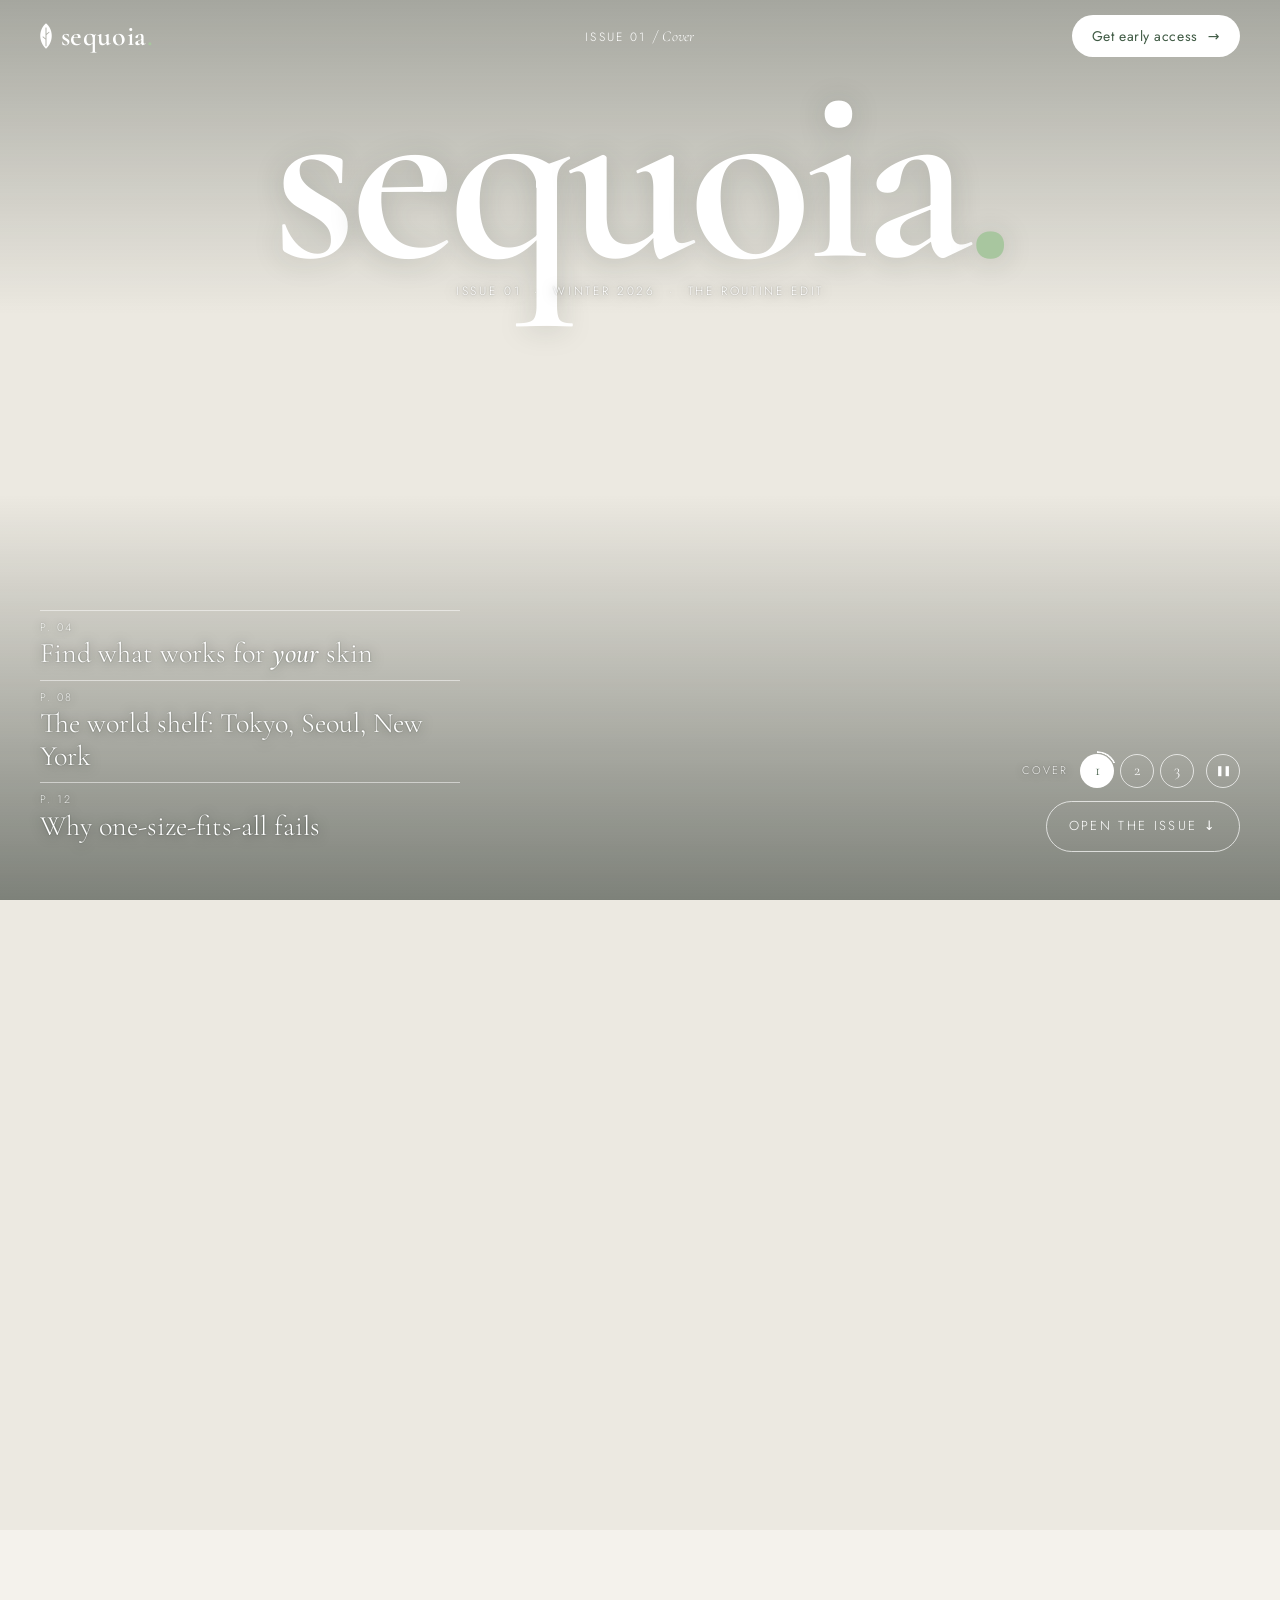
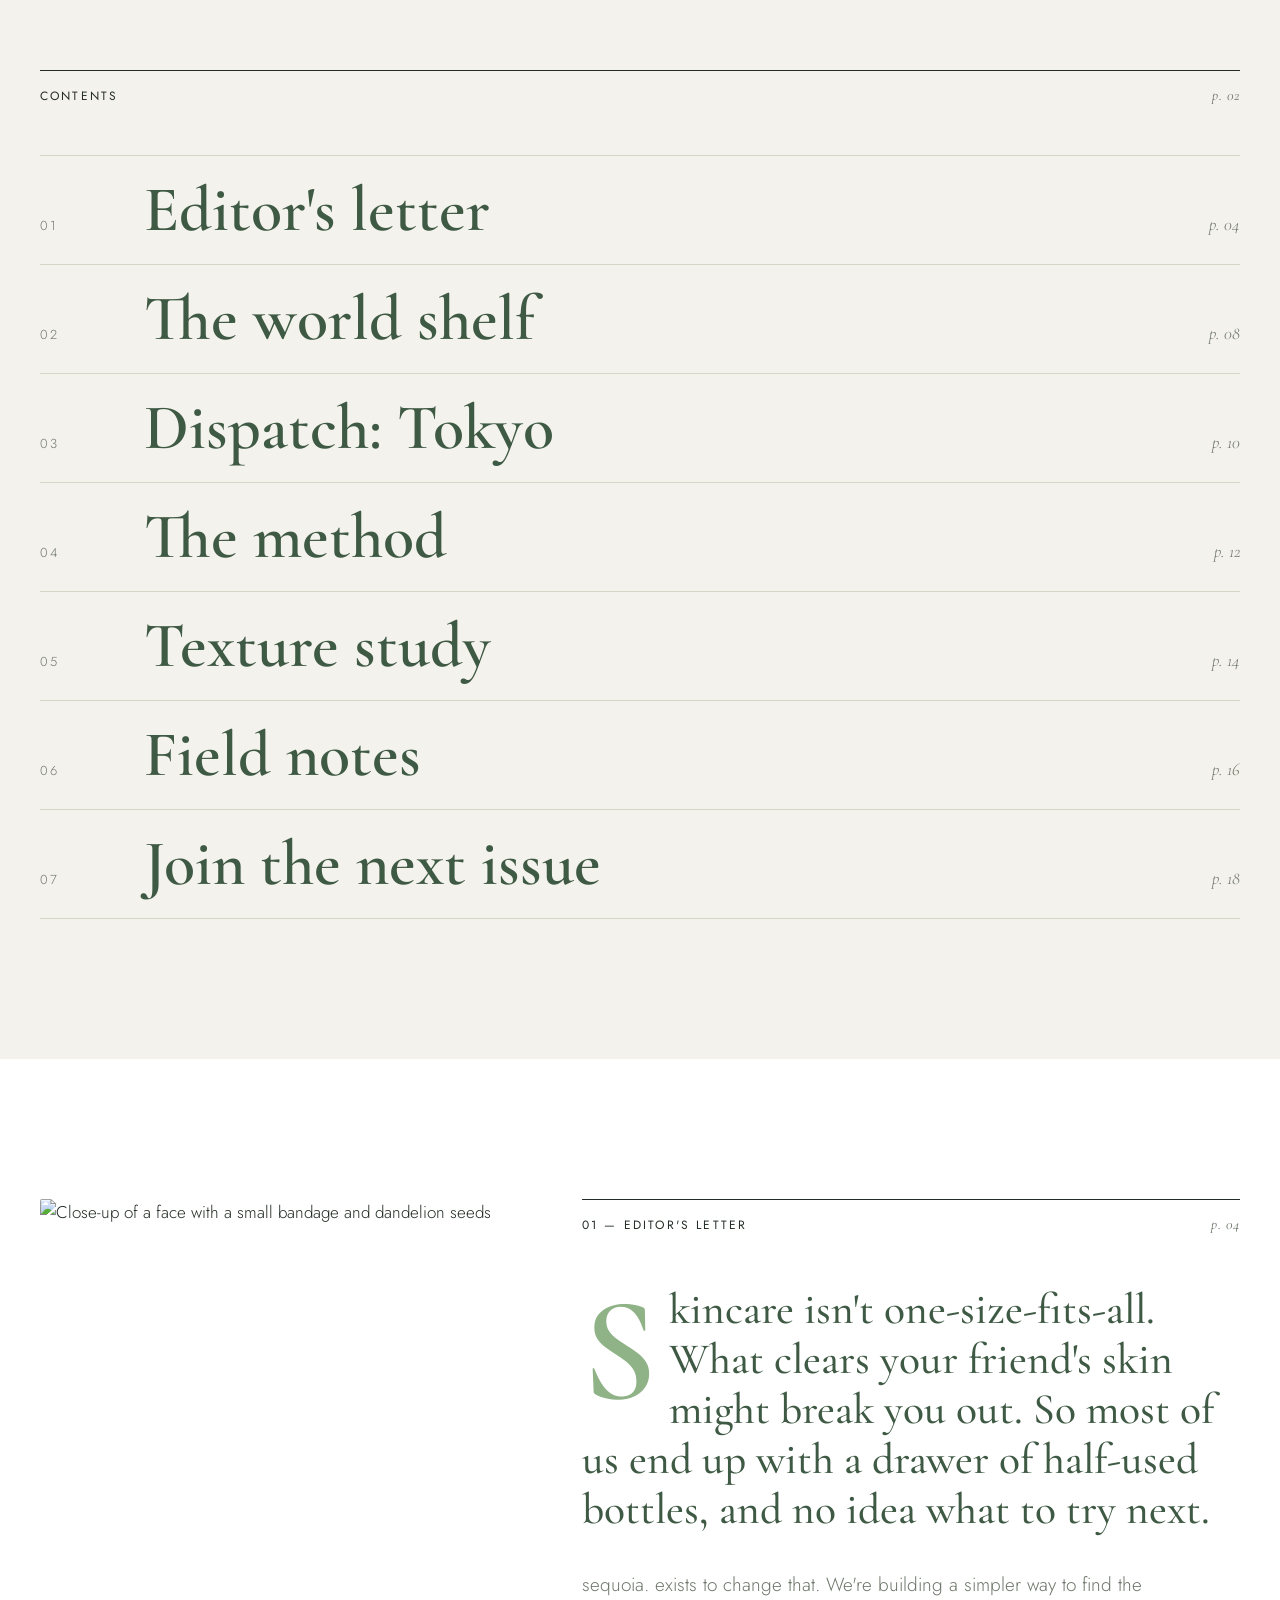
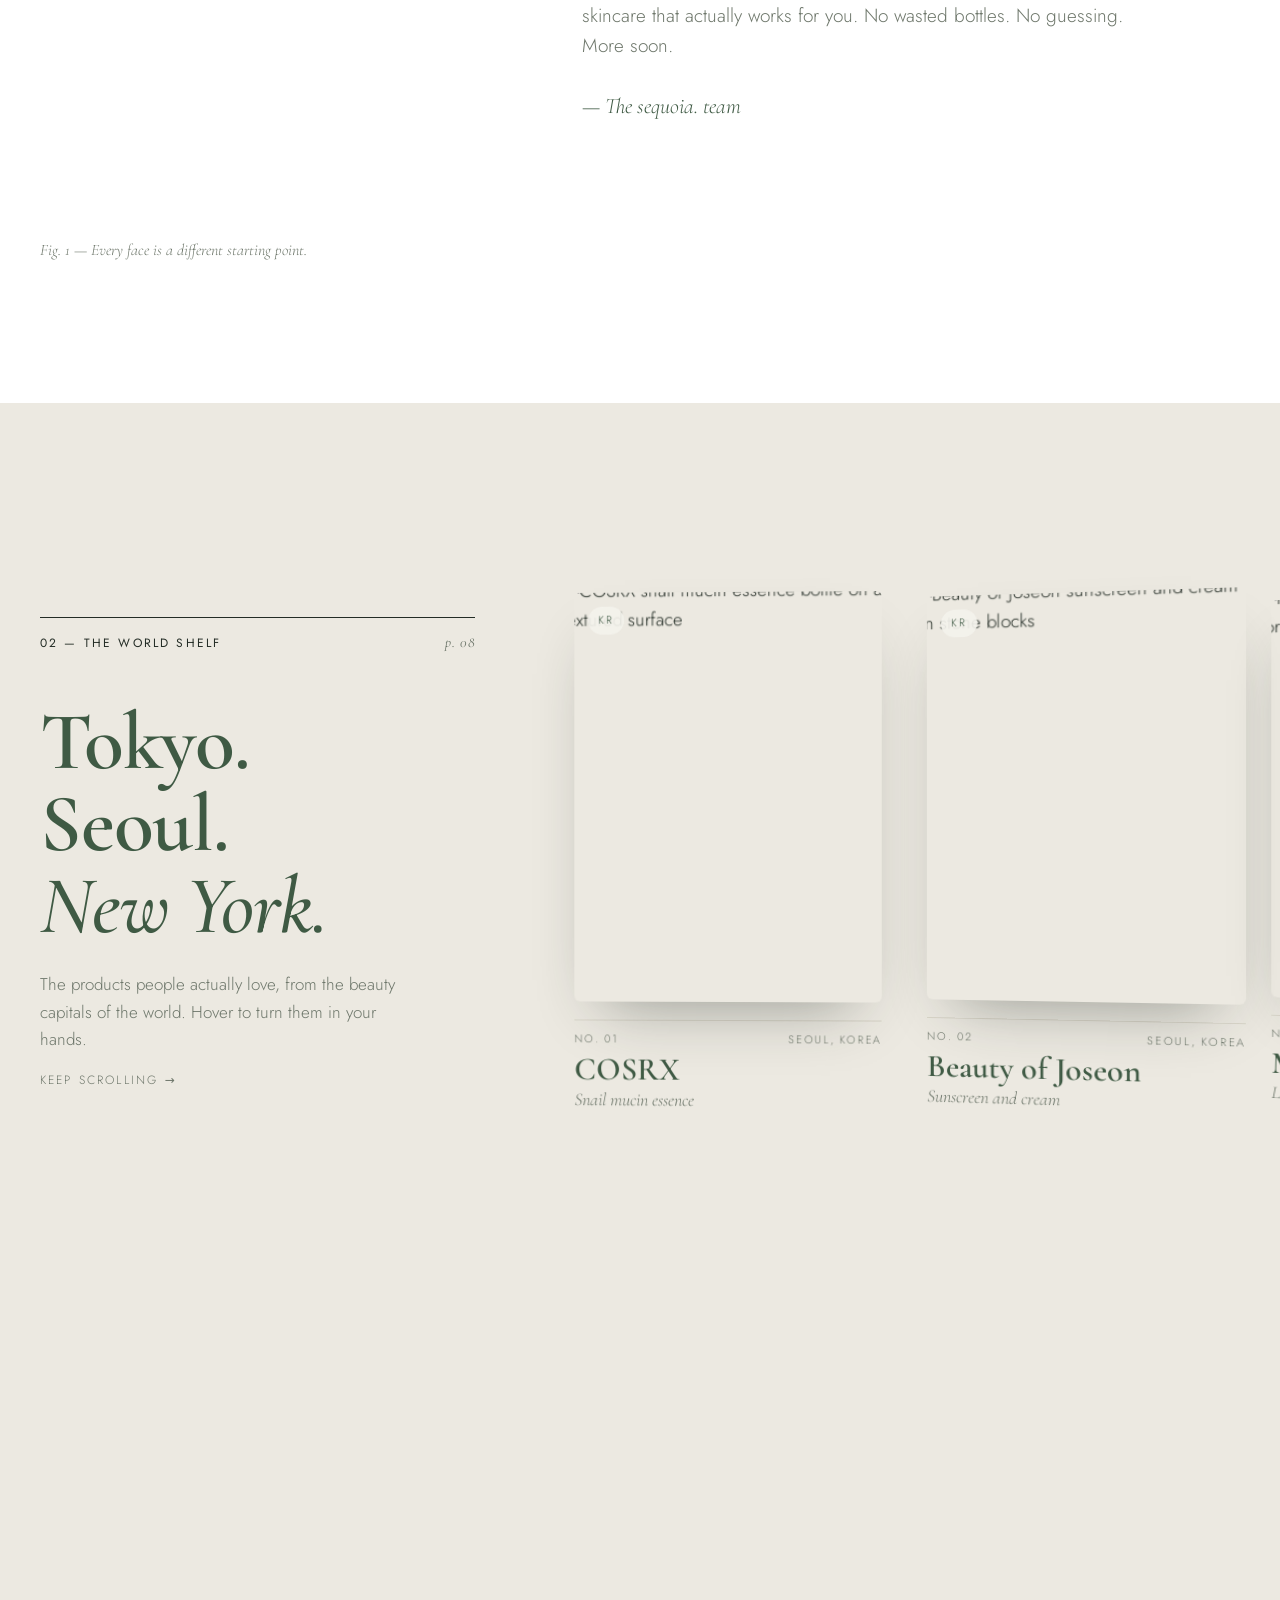
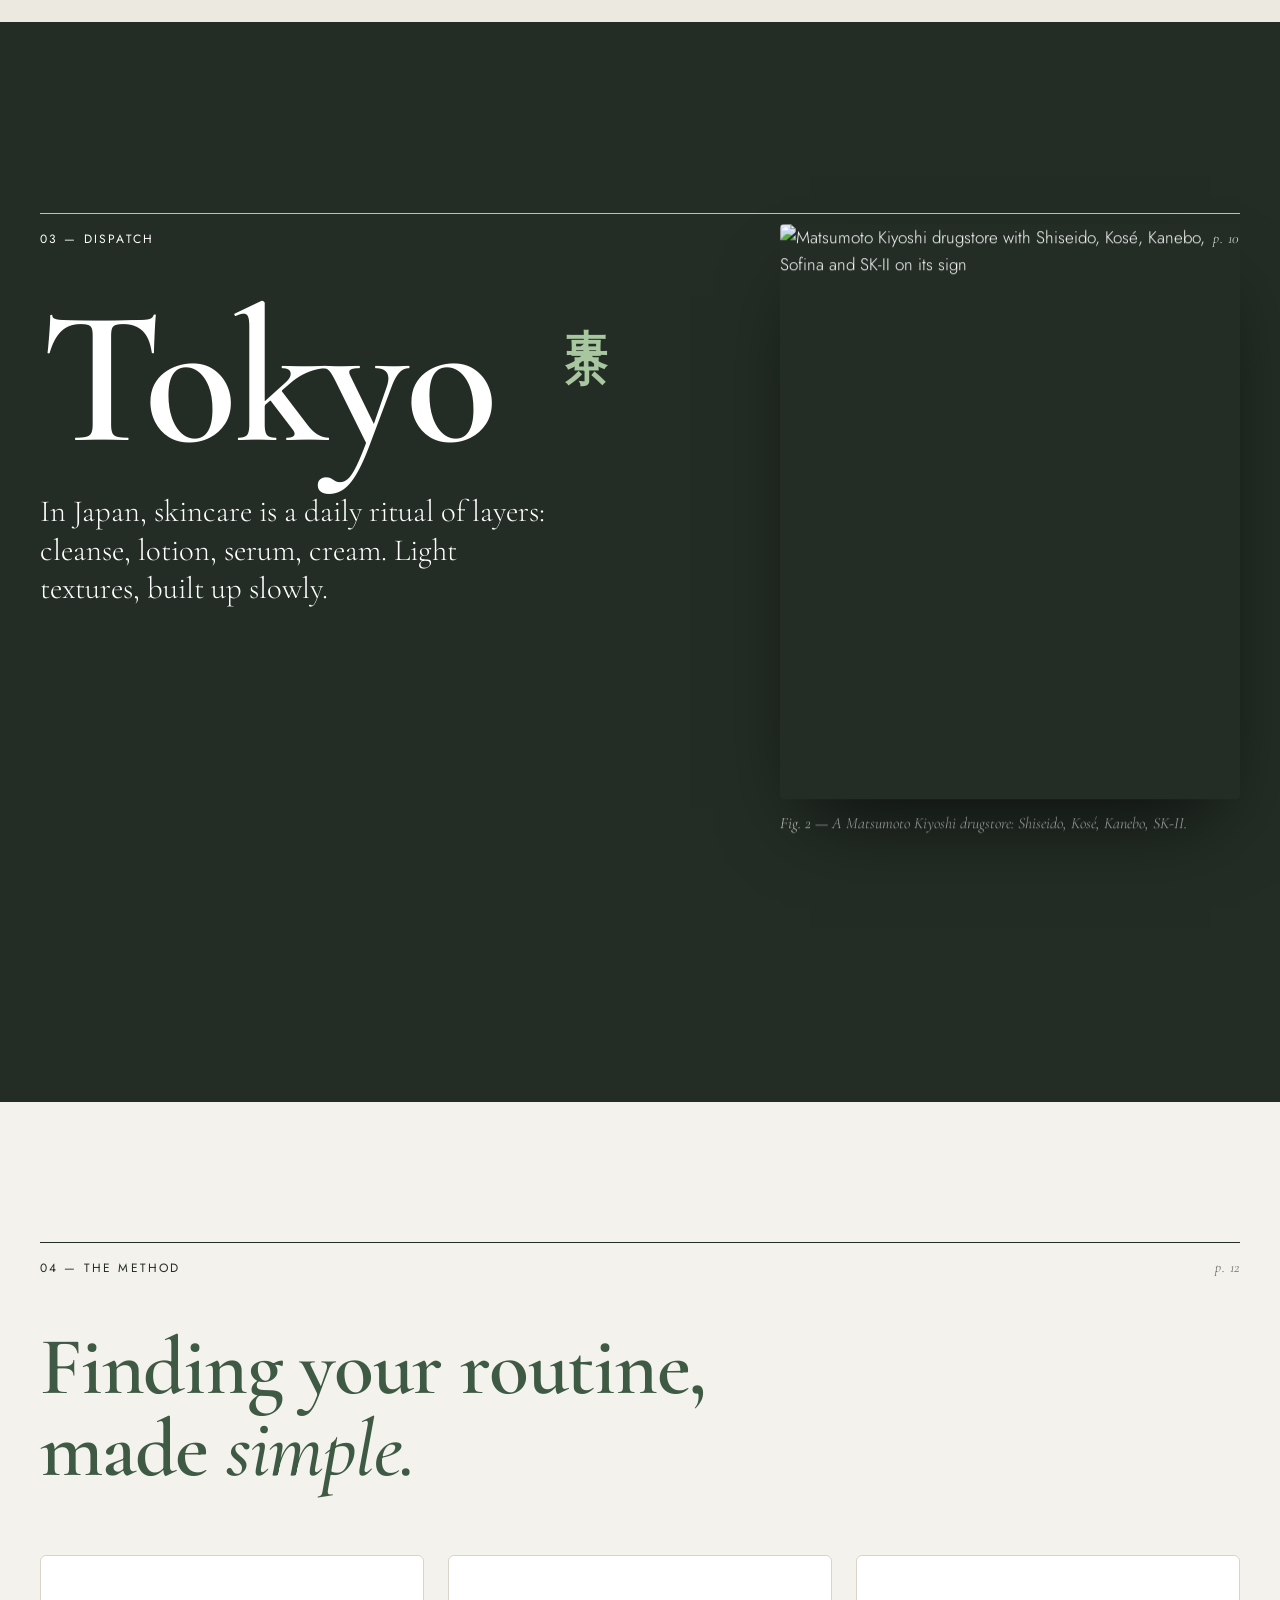
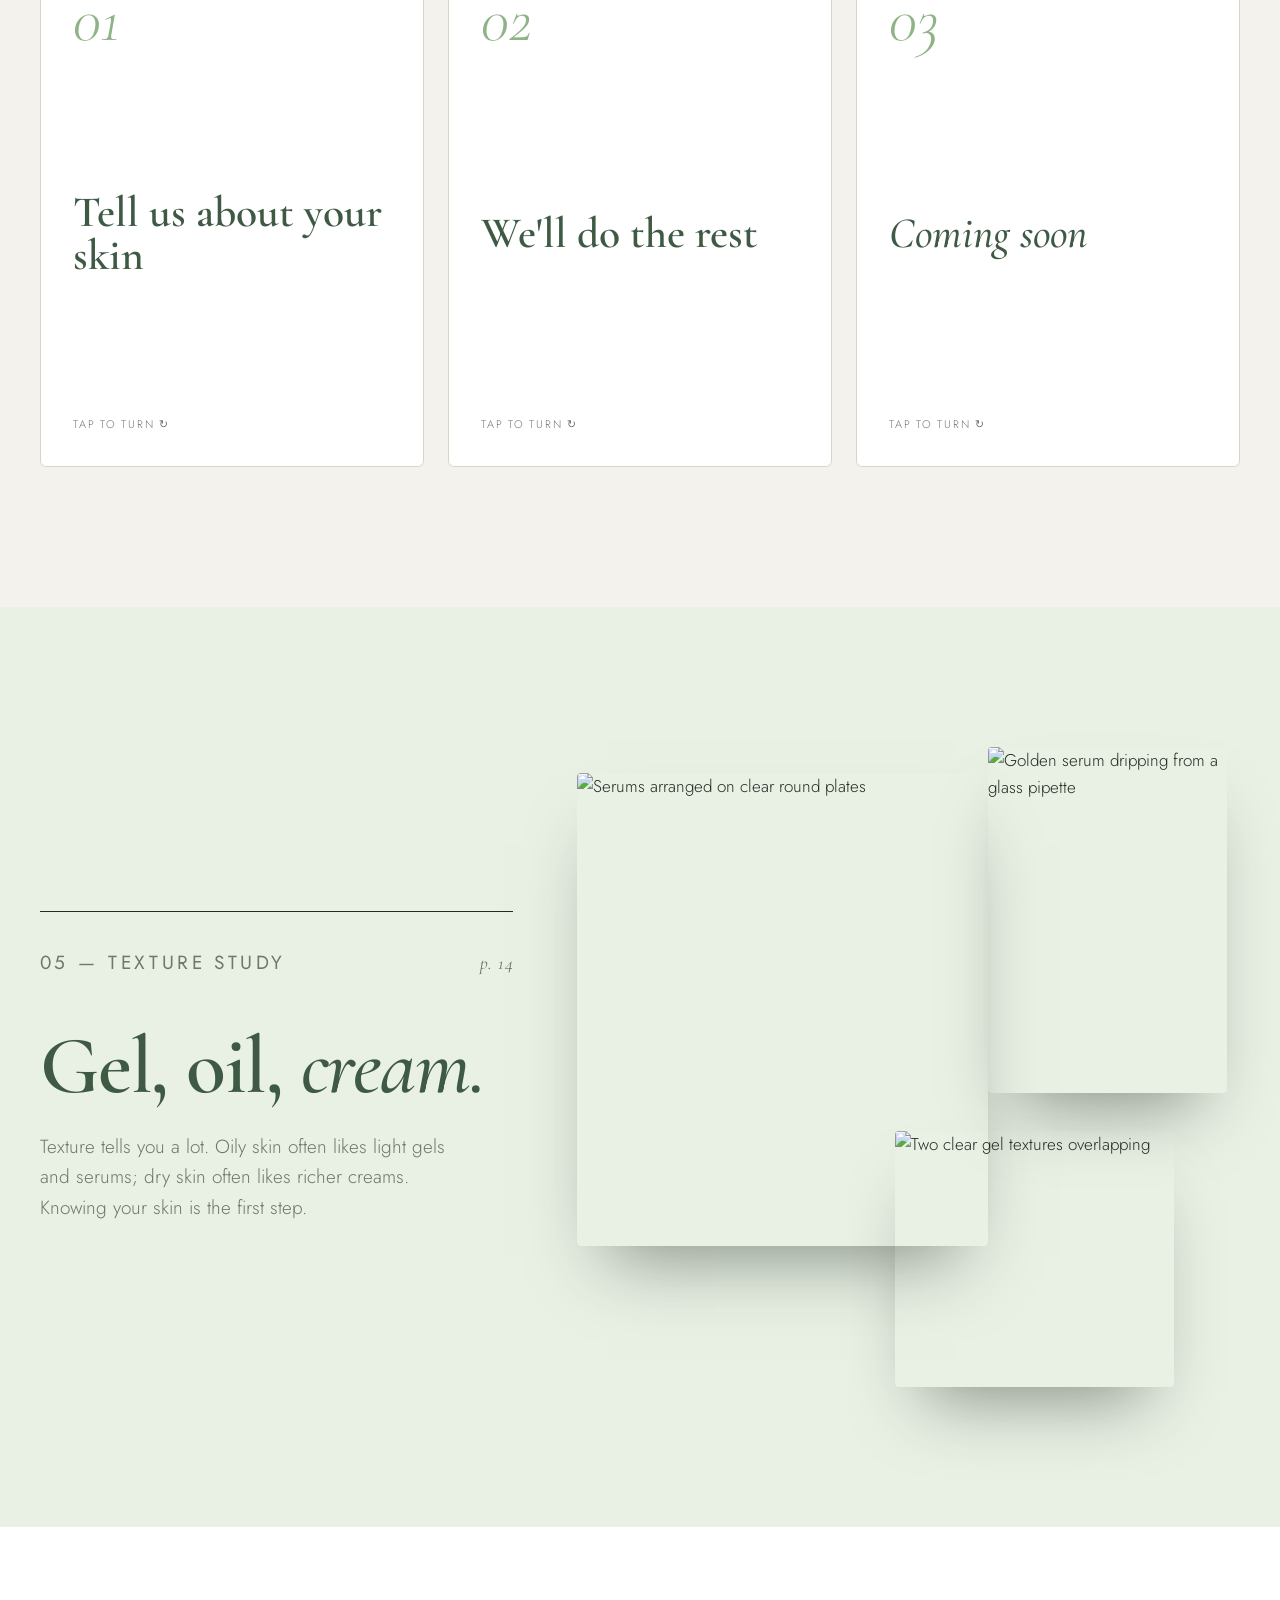
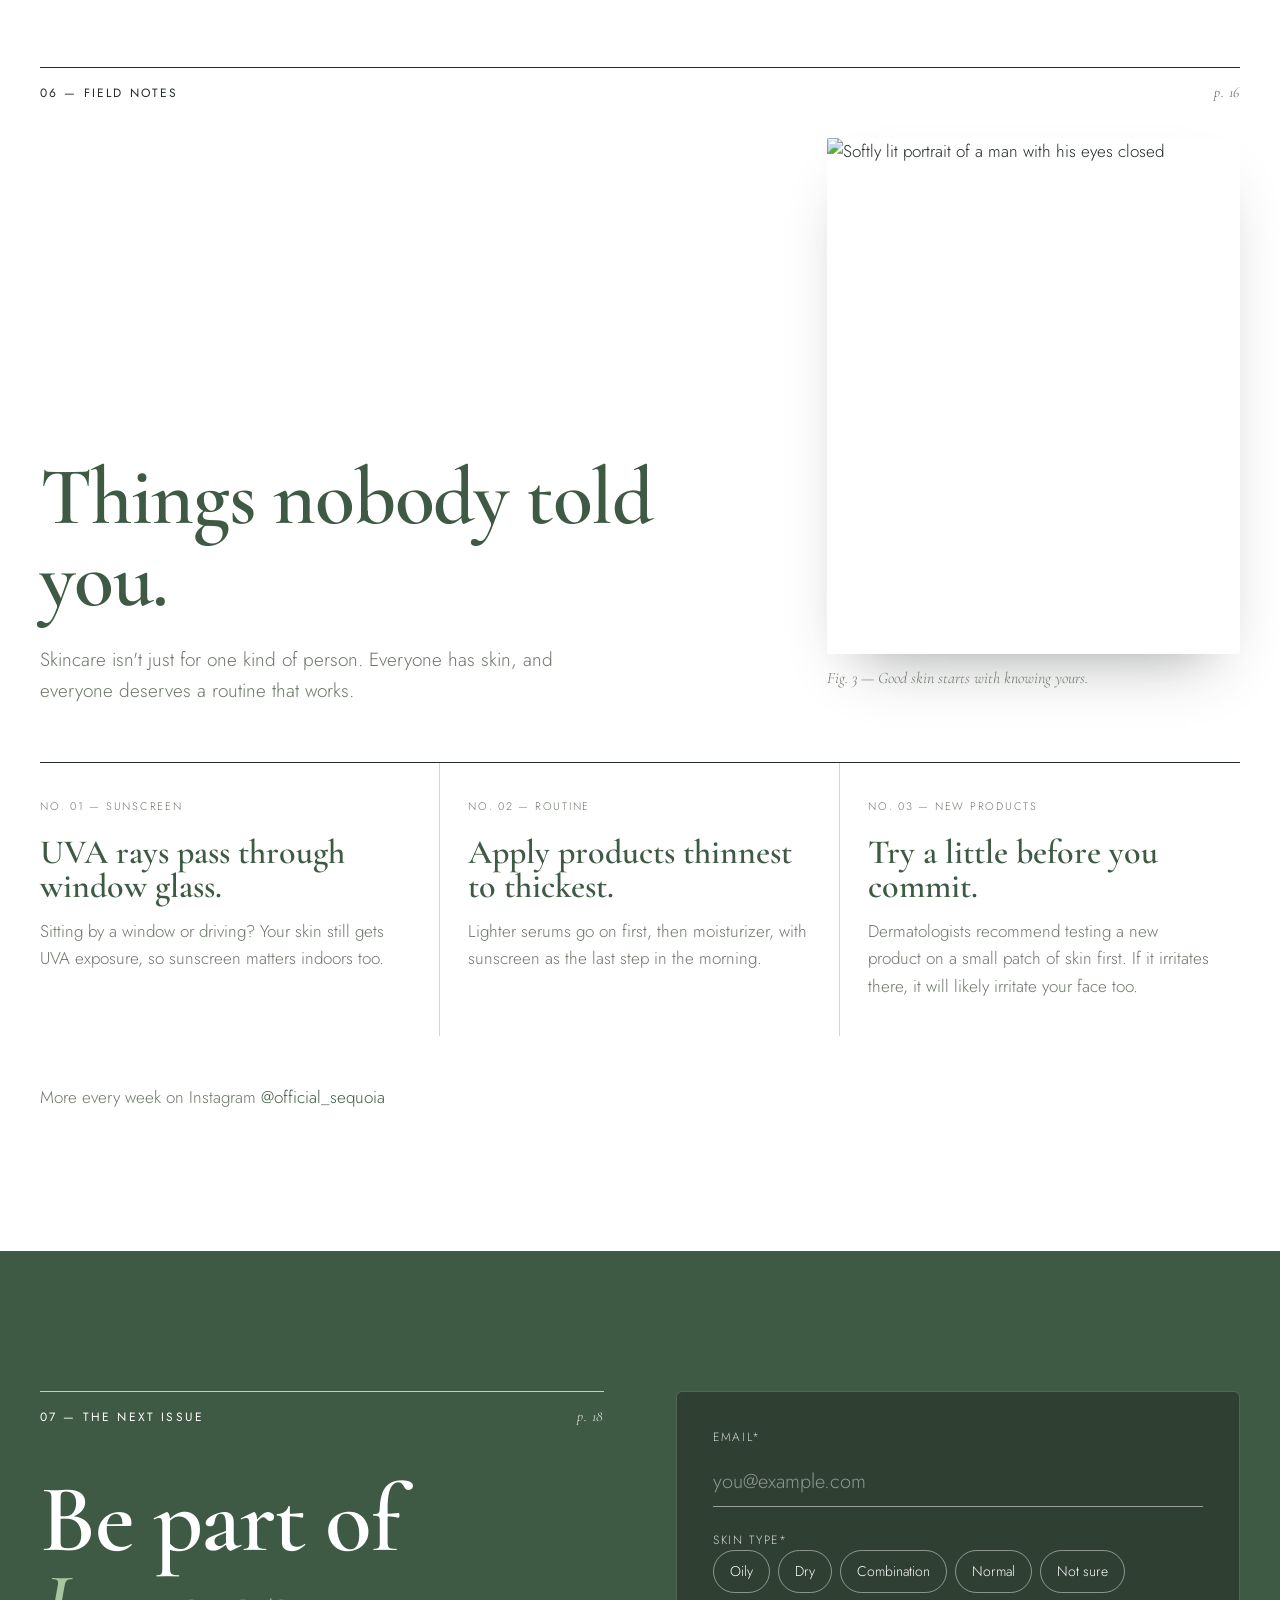
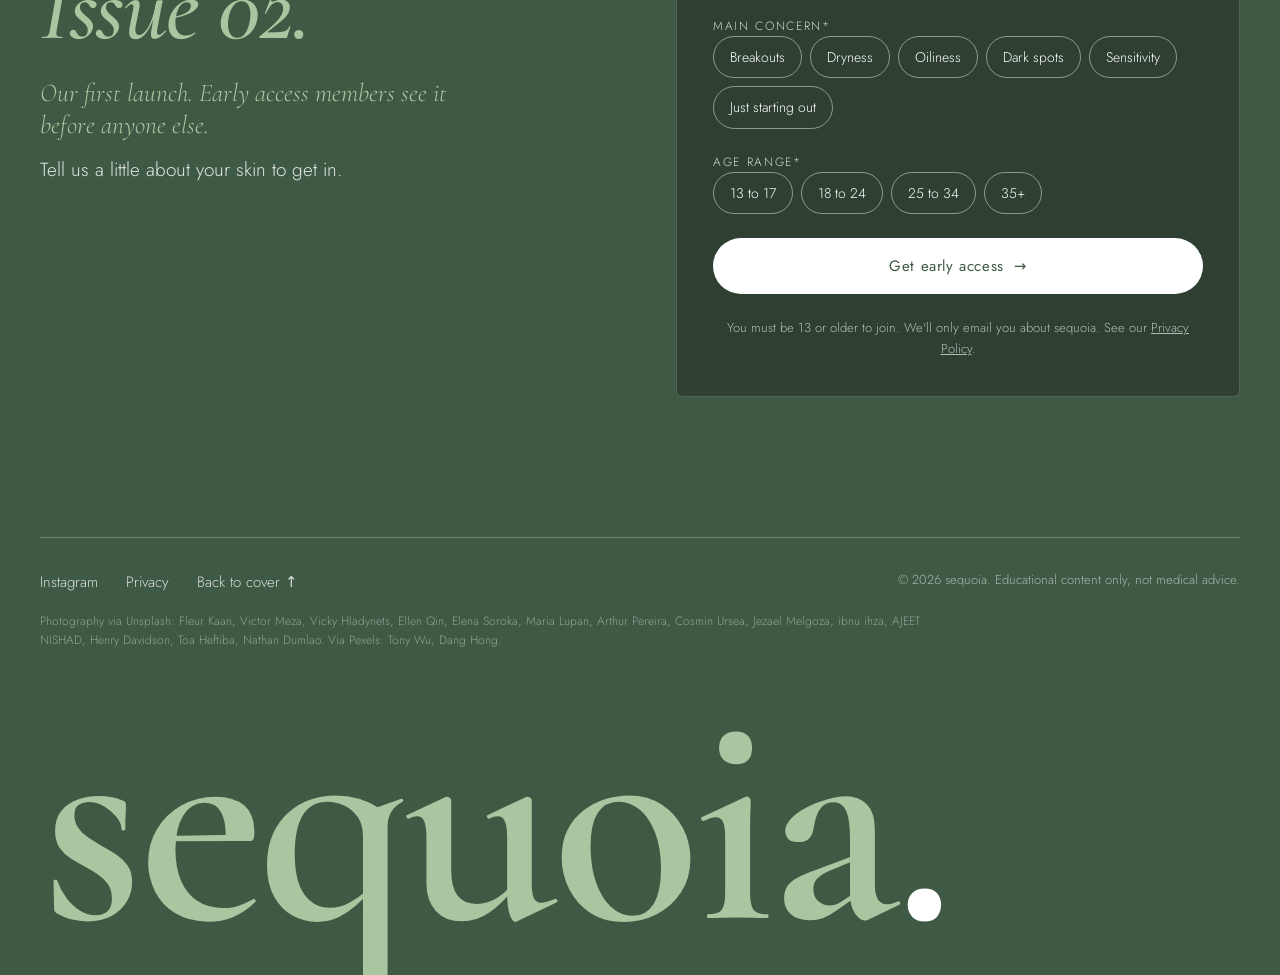
==== commit b223a67a: "Add sitemap and robots.txt, clearer page titles for search Co-Authored-By: Claude Opus 5.5 <noreply@" ====
--- a/index.html
+++ b/index.html
@@ -3,7 +3,8 @@
 <head>
 <meta charset="utf-8">
 <meta name="viewport" content="width=device-width, initial-scale=1">
-<title>sequoia. | Issue 01: Find what works</title>
+<title>sequoia. skincare | Find what works for your skin</title>
+<link rel="canonical" href="https://sequoiaskincare.com/">
 <meta name="description" content="A skincare magazine you can walk through. Find the skincare that works for your skin, from Tokyo, Seoul and New York.">
 <link rel="preconnect" href="https://fonts.googleapis.com">
 <link rel="preconnect" href="https://fonts.gstatic.com" crossorigin>
